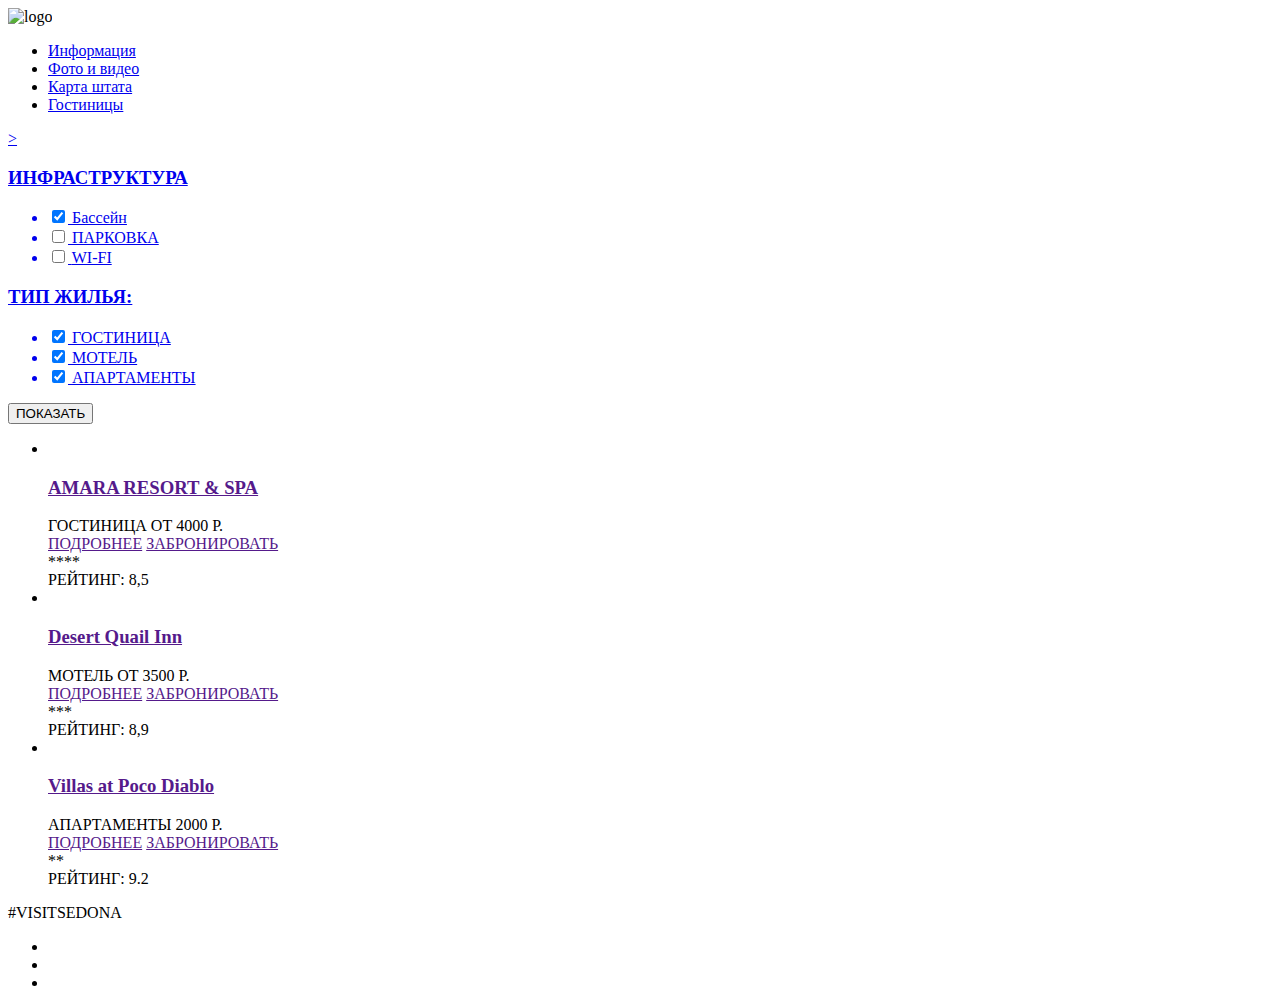
==== hotels.html @ 1eb84226 "правки по разметке" ====
<!DOCTYPE html>
<html lang="ru">
  <head>
    <meta charset="utf-8">
    <title>HTML Academy: Седона</title>
  </head>
  <body>
    <div class="wrapper">
      <header class="main-header">
          <img src="" alt="logo">  
          <nav class="main-navigation">
              <ul class="site-navigtion">
                <li><a href="info.html">Информация</a></li>
                <li><a href="multi.html">Фото и видео</a></li>
                <li><a href="maps.html">Карта штата</a></li>
                <li><a href="hotels.html">Гостиницы</li>
              </ul>
          </nav>>
      </header>
      <div class="content">
        <form class="filter">
          <div class="filter-left">
            <div class="infrastructure">
              <h3 class="infrastructure-title">ИНФРАСТРУКТУРА</h3>
              <ul class="infrastructure-list">
                <li class="infrastructure-item">
                  <input class="form-checkbox" type="checkbox" id="pool" checked >
                  <label for="pool" class="form-label">Бассейн</label>
                </li>
                <li class="infrastructure-item">
                  <input class="form-checkbox" type="checkbox" id="parking">
                  <label class="form-label" for="parking">ПАРКОВКА</label>
                </li>
                <li class="infrastructure-item">
                  <input class="form-checkbox" type="checkbox" id="wifi">
                  <label class="form-label" for="wifi">WI-FI</label>
                </li>
              </ul>
            </div>
            <div class="type-of-housing">
              <h3 class="type-of-housing-title">ТИП ЖИЛЬЯ:</h3>
              <ul class="type-of-housing-list">
                <li class="type-of-housing-item">
                  <input class="form-checkbox" type="checkbox" id="hotel" checked>
                  <label class="form-label" for="hotel">ГОСТИНИЦА</label>
                </li>
                <li class="type-of-housing-item">
                  <input class="form-checkbox" type="checkbox" id="motel" checked>
                  <label class="form-label" for="motel">МОТЕЛЬ</label>
                </li>
                <li class="type-of-housing-item">
                  <input class="form-checkbox"type="checkbox" id="appartments" checked>
                  <label class="form-label" for="appartments">АПАРТАМЕНТЫ</label>
                </li>
              </ul>
            </div>
          </div>
          <div class="filter-right">
            <button class=" filter-btn" type="submit">ПОКАЗАТЬ</button>
          </div>
        </form>
        <ul class="hotels">
          <li class="hotel">
            <div class="hotel-image">
              <img src="" alt="">
            </div>
            <div class="hotel-content">
              <h3 class="hotel-content-name">
                <a href="">AMARA RESORT & SPA</a>
              </h3>
              <div class="hotel-content-middle">
                <span class="hotel-content-type">ГОСТИНИЦА</span>
                <span class="hotel-content-price">ОТ 4000 Р.</span>
              </div>
              <div class="hotel-content-btns">
                <a href="" class="hotel-content-btn">ПОДРОБНЕЕ</a>
                <a href="" class="hotel-content-btn">ЗАБРОНИРОВАТЬ</a>
              </div>
            </div>
            <div class="hotel-right">
              <div class="hotel-stars">****</div>
              <div class="hotel-rating">РЕЙТИНГ: <span>8,5</span></div>
            </div>
          </li>
          <li class="hotel">
            <div class="hotel-image">
              <img src="" alt="">
            </div>
            <div class="hotel-content">
              <h3 class="hotel-content-name">
                <a href="">Desert Quail Inn</a>
              </h3>
              <div class="hotel-content-middle">
                <span class="hotel-content-type">МОТЕЛЬ</span>
                <span class="hotel-content-price">ОТ 3500 Р.</span>
              </div>
                <div class="hotel-content-btns">
                  <a href="" class="hotel-content-btn">ПОДРОБНЕЕ</a>
                  <a href="" class="hotel-content-btn">ЗАБРОНИРОВАТЬ</a>
                </div>
            </div>
            <div class="hotel-right">
              <div class="hotel-stars">***</div>
              <div class="hotel-rating">РЕЙТИНГ: <span>8,9</span></div>
            </div>
          </li>
          <li class="hotel">
            <div class="hotel-image">
              <img src="" alt="">
            </div>
            <div class="hotel-content">
              <h3 class="hotel-content-name">
                <a href="">Villas at Poco Diablo</a>
              </h3>
              <div class="hotel-content-middle">
                <span class="hotel-content-type">АПАРТАМЕНТЫ</span>
                <span class="hotel-content-price">2000 Р.</span>
              </div>
              <div class="hotel-content-btns">
                <a href="" class="hotel-content-btn">ПОДРОБНЕЕ</a>
                <a href="" class="hotel-content-btn">ЗАБРОНИРОВАТЬ</a>
              </div>
            </div>
            <div class="hotel-right">
              <div class="hotel-stars">**</div>
              <div class="hotel-rating">РЕЙТИНГ: <span>9.2</span></div>
            </div>
          </li>
        </ul>
      </div>
      <footer class="main-footer">
        <div class="footer-hashtag">#VISITSEDONA</div>
         <ul class="footer-social">
           <li class="footer-social-item">
             <a href="" class="footer-social-link tw"></a>
           </li>
           <li class="footer-social-item">
             <a href="" class="footer-social-link fb"></a>
           </li>
           <li class="footer-social-item">
             <a href="" class="footer-social-link yt"></a>
           </li>
         </ul>
         <a  href="https://htmlacademy.ru/intensive/htmlcss" class="web-site"></a>
       </footer>
      </div>
  </body>
</html>
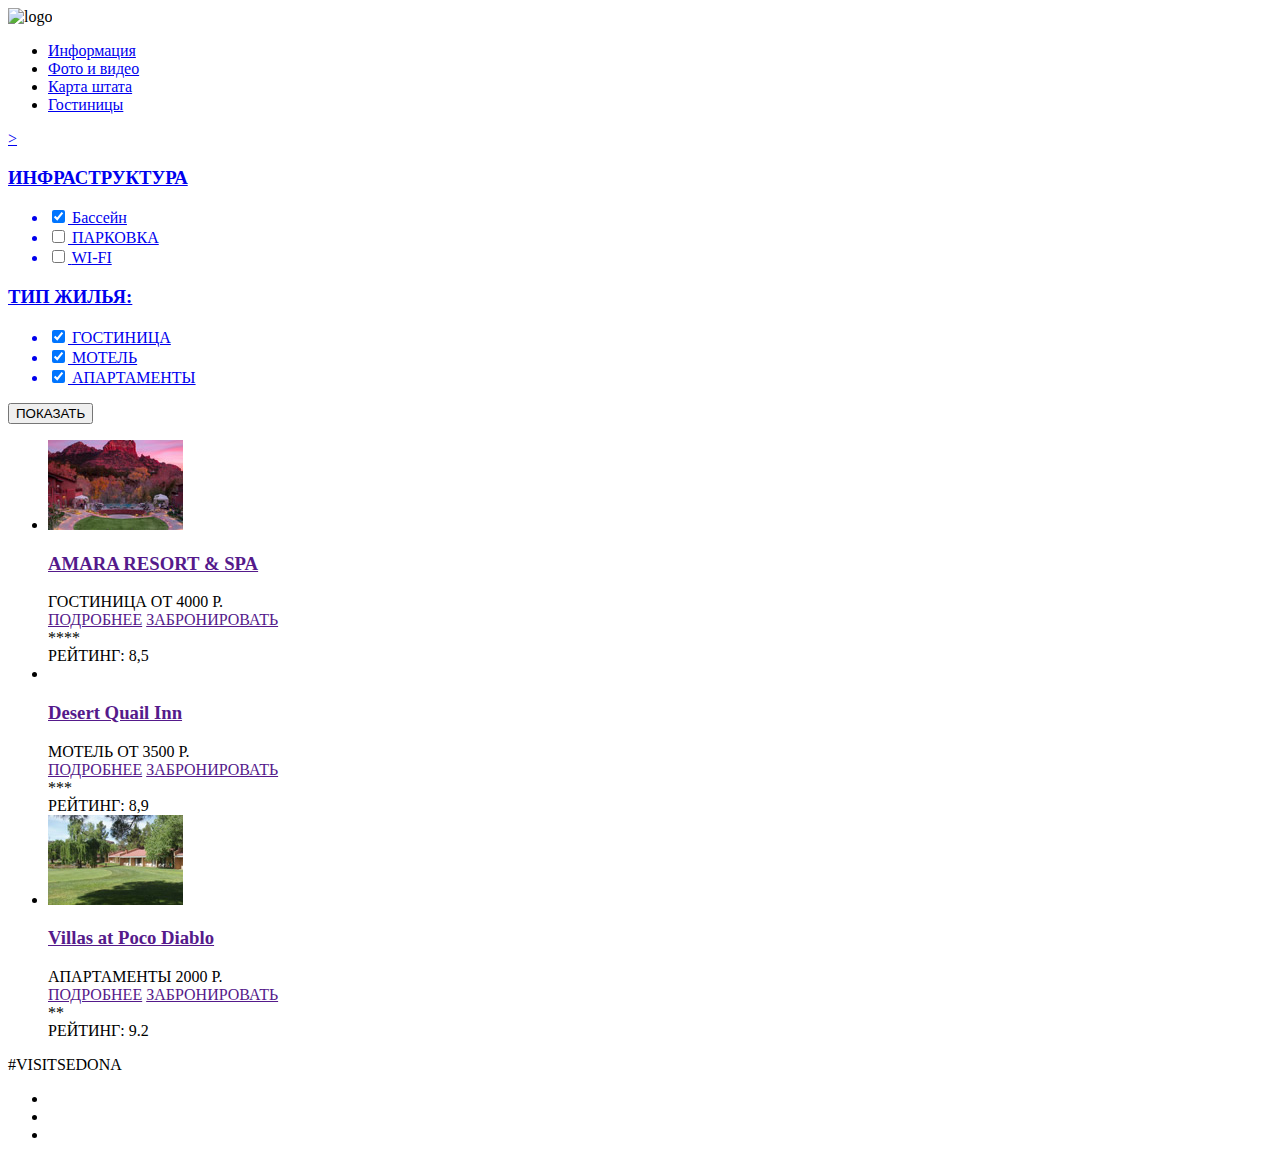
==== commit 240152eb: "добавила в разметку картинки" ====
--- a/hotels.html
+++ b/hotels.html
@@ -7,7 +7,7 @@
   <body>
     <div class="wrapper">
       <header class="main-header">
-          <img src="" alt="logo">  
+          <img src="img/header-logo.png" alt="logo">  
           <nav class="main-navigation">
               <ul class="site-navigtion">
                 <li><a href="info.html">Информация</a></li>
@@ -62,7 +62,7 @@
         <ul class="hotels">
           <li class="hotel">
             <div class="hotel-image">
-              <img src="" alt="">
+              <img src="img/amara-hotel.jpg" alt="">
             </div>
             <div class="hotel-content">
               <h3 class="hotel-content-name">
@@ -84,7 +84,7 @@
           </li>
           <li class="hotel">
             <div class="hotel-image">
-              <img src="" alt="">
+              <img src="desert-hotel.jpg" alt="">
             </div>
             <div class="hotel-content">
               <h3 class="hotel-content-name">
@@ -106,7 +106,7 @@
           </li>
           <li class="hotel">
             <div class="hotel-image">
-              <img src="" alt="">
+              <img src="img/villas-hotel.jpg" alt="">
             </div>
             <div class="hotel-content">
               <h3 class="hotel-content-name">
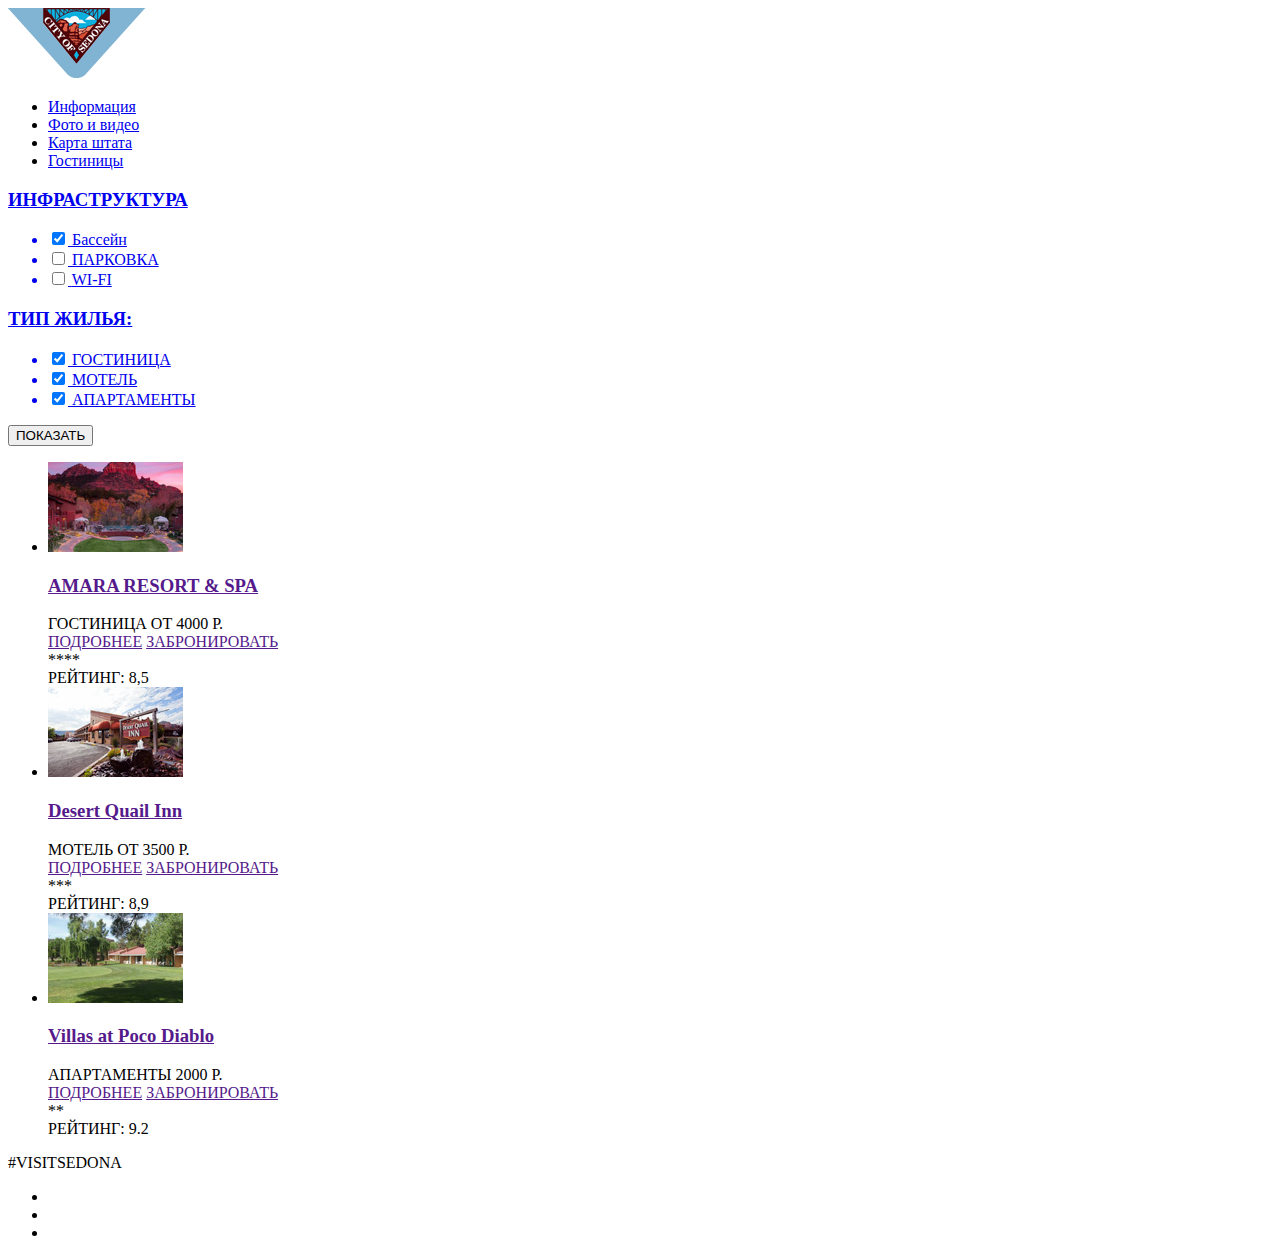
==== commit a6eac237: "сделала правки в разметке" ====
--- a/hotels.html
+++ b/hotels.html
@@ -7,7 +7,9 @@
   <body>
     <div class="wrapper">
       <header class="main-header">
-          <img src="img/header-logo.png" alt="logo">  
+        <a href="index.html">
+          <img src="img/logo-icon.png" alt="logo">
+        </a>  
           <nav class="main-navigation">
               <ul class="site-navigtion">
                 <li><a href="info.html">Информация</a></li>
@@ -15,7 +17,7 @@
                 <li><a href="maps.html">Карта штата</a></li>
                 <li><a href="hotels.html">Гостиницы</li>
               </ul>
-          </nav>>
+          </nav>
       </header>
       <div class="content">
         <form class="filter">
@@ -84,7 +86,7 @@
           </li>
           <li class="hotel">
             <div class="hotel-image">
-              <img src="desert-hotel.jpg" alt="">
+              <img src="img/desert-hotel.jpg" alt="">
             </div>
             <div class="hotel-content">
               <h3 class="hotel-content-name">
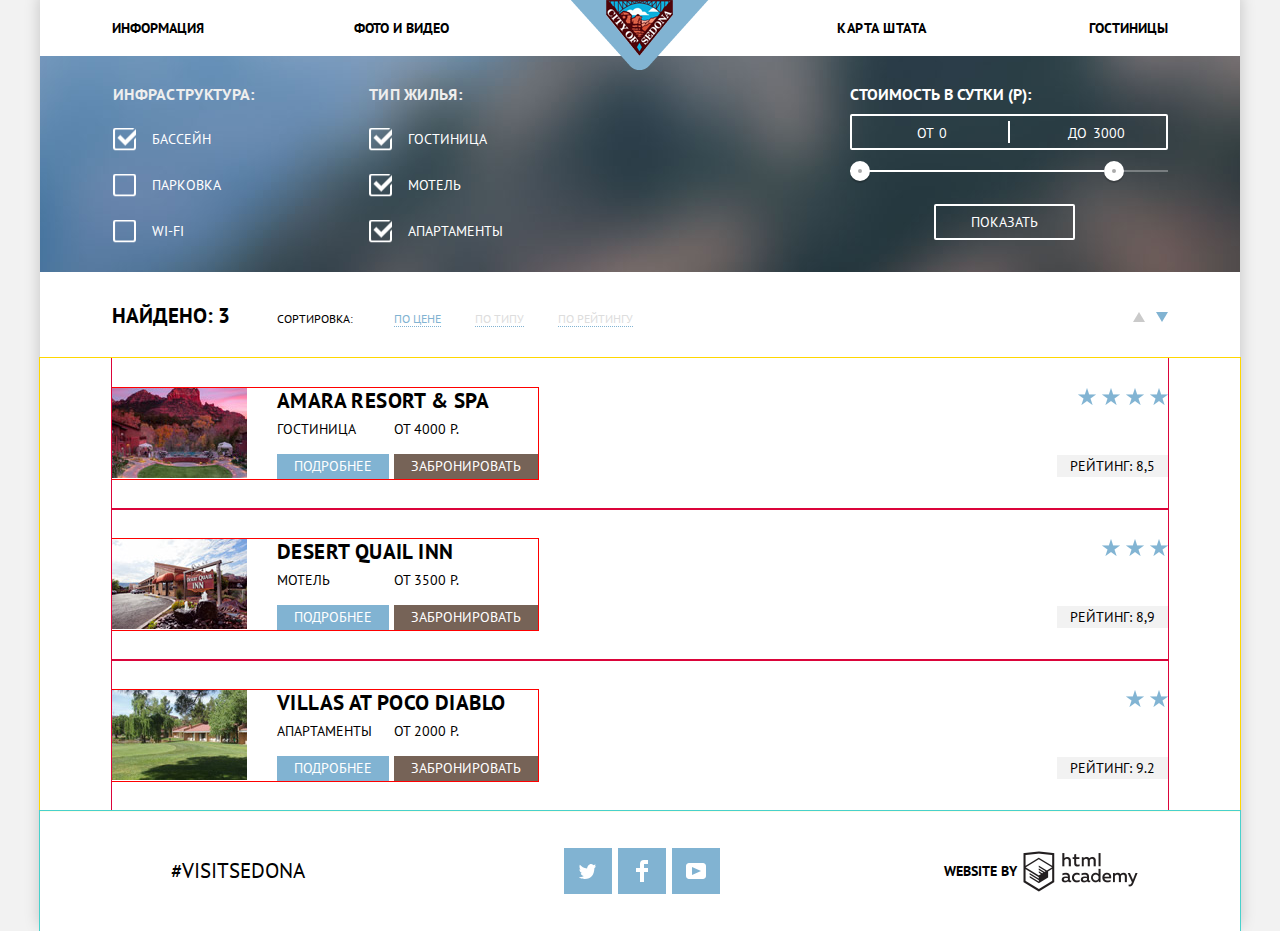
==== commit f8583791: "статичная вертска закончена" ====
--- a/hotels.html
+++ b/hotels.html
@@ -3,38 +3,49 @@
   <head>
     <meta charset="utf-8">
     <title>HTML Academy: Седона</title>
+    <link href="https://fonts.googleapis.com/css?family=PT+Sans:400,400i,700,700i&amp;subset=cyrillic-ext" rel="stylesheet">
+    <link href="css/normalize.css" rel="stylesheet">
+    <link href="css/style.css" rel="stylesheet">
   </head>
   <body>
     <div class="wrapper">
       <header class="main-header">
         <a href="index.html">
-          <img src="img/logo-icon.png" alt="logo">
+          <img class="header-logo" src="img/logo-icon.png" alt="logo">
         </a>  
-          <nav class="main-navigation">
-              <ul class="site-navigtion">
-                <li><a href="info.html">Информация</a></li>
-                <li><a href="multi.html">Фото и видео</a></li>
-                <li><a href="maps.html">Карта штата</a></li>
-                <li><a href="hotels.html">Гостиницы</li>
-              </ul>
-          </nav>
+        <nav class="main-navigation">
+          <ul class="main-navigation-list">
+            <li class="main-navigation-item">
+              <a class="main-navigation-link" href="info.html">Информация</a>
+            </li>
+            <li class="main-navigation-item">
+              <a class="main-navigation-link" href="multi.html">Фото и видео</a>
+            </li>
+            <li class="main-navigation-item">
+              <a class="main-navigation-link" href="maps.html">Карта штата</a>
+            </li>
+            <li class="main-navigation-item">
+              <a class="main-navigation-link" href="hotels.html">Гостиницы</a>
+            </li>
+          </ul>
+        </nav>
       </header>
       <div class="content">
         <form class="filter">
           <div class="filter-left">
             <div class="infrastructure">
-              <h3 class="infrastructure-title">ИНФРАСТРУКТУРА</h3>
+              <h3 class="infrastructure-title">ИНФРАСТРУКТУРА:</h3>
               <ul class="infrastructure-list">
                 <li class="infrastructure-item">
-                  <input class="form-checkbox" type="checkbox" id="pool" checked >
-                  <label for="pool" class="form-label">Бассейн</label>
+                  <input class="form-checkbox" id="pool" type="checkbox" checked>
+                  <label class="form-label" for="pool">Бассейн</label>
                 </li>
                 <li class="infrastructure-item">
-                  <input class="form-checkbox" type="checkbox" id="parking">
+                  <input class="form-checkbox" id="parking" type="checkbox">
                   <label class="form-label" for="parking">ПАРКОВКА</label>
                 </li>
                 <li class="infrastructure-item">
-                  <input class="form-checkbox" type="checkbox" id="wifi">
+                  <input class="form-checkbox" id="wifi" type="checkbox">
                   <label class="form-label" for="wifi">WI-FI</label>
                 </li>
               </ul>
@@ -43,108 +54,171 @@
               <h3 class="type-of-housing-title">ТИП ЖИЛЬЯ:</h3>
               <ul class="type-of-housing-list">
                 <li class="type-of-housing-item">
-                  <input class="form-checkbox" type="checkbox" id="hotel" checked>
+                  <input class="form-checkbox" id="hotel" type="checkbox" checked>
                   <label class="form-label" for="hotel">ГОСТИНИЦА</label>
                 </li>
                 <li class="type-of-housing-item">
-                  <input class="form-checkbox" type="checkbox" id="motel" checked>
+                  <input class="form-checkbox" id="motel" type="checkbox" checked>
                   <label class="form-label" for="motel">МОТЕЛЬ</label>
                 </li>
                 <li class="type-of-housing-item">
-                  <input class="form-checkbox"type="checkbox" id="appartments" checked>
+                  <input class="form-checkbox" id="appartments" type="checkbox" checked>
                   <label class="form-label" for="appartments">АПАРТАМЕНТЫ</label>
                 </li>
               </ul>
             </div>
           </div>
           <div class="filter-right">
-            <button class=" filter-btn" type="submit">ПОКАЗАТЬ</button>
+              <div class="filter-range">
+                  <div class="filter-range-title">Стоимость в сутки (р):</div>
+                  <div class="price-controls">
+                    <label class="min-price">от <input name="min-price" type="text" value="0"></label>
+                    <label class="max-price">до <input name="max-price" type="text" value="3000"></label>
+                  </div>
+                  <div class="range-controls">
+                    <div class="scale">
+                      <div class="bar"></div>
+                    </div>
+                    <div class="range-toggle range-toggle-min"></div>
+                    <div class="range-toggle range-toggle-max"></div>
+                  </div>
+            <button class="filter-btn" type="submit">ПОКАЗАТЬ</button>
+          </div>
           </div>
         </form>
+        <div class="sortable">
+          <div class="sortable-left">
+            <p class="sortable-count">Найдено: 3</p>
+            <h4 class="sortable-title">СОРТИРОВКА:</h4>
+            <ul class="sortable-list">
+              <li class="sortable-item">
+                <a class="sortable-link sortable-link-active" href>ПО ЦЕНЕ</a>
+              </li>
+              <li class="sortable-item">
+                  <a class="sortable-link " href>ПО ТИПУ</a>
+              </li>
+              <li class="sortable-item">
+                  <a class="sortable-link" href>ПО РЕЙТИНГУ</a>
+              </li>
+            </ul>
+          </div>
+          <div class="sortable-right">
+            <a class="sortable-up" href="#"></a>
+            <a class="sortable-down active" href="#"></a>
+          </div>
+        </div>
         <ul class="hotels">
+
           <li class="hotel">
+            <div class="hotel-left">
             <div class="hotel-image">
-              <img src="img/amara-hotel.jpg" alt="">
+              <img src="img/amara-hotel.jpg" alt="Amara Resort & Spa">
             </div>
             <div class="hotel-content">
               <h3 class="hotel-content-name">
-                <a href="">AMARA RESORT & SPA</a>
+                <a href>Amara Resort & Spa</a>
               </h3>
               <div class="hotel-content-middle">
                 <span class="hotel-content-type">ГОСТИНИЦА</span>
                 <span class="hotel-content-price">ОТ 4000 Р.</span>
               </div>
               <div class="hotel-content-btns">
-                <a href="" class="hotel-content-btn">ПОДРОБНЕЕ</a>
-                <a href="" class="hotel-content-btn">ЗАБРОНИРОВАТЬ</a>
-              </div>
-            </div>
+                <a class="hotel-more-btn" href>ПОДРОБНЕЕ</a>
+                <a class="hotel-order-btn" href>ЗАБРОНИРОВАТЬ</a>
+              </div>
+            </div>
+          </div>
             <div class="hotel-right">
-              <div class="hotel-stars">****</div>
+              <div class="hotel-stars">
+                <img src="img/star.svg" alt="star">
+                <img src="img/star.svg" alt="star">
+                <img src="img/star.svg" alt="star">
+                <img src="img/star.svg" alt="star">
+              </div>
               <div class="hotel-rating">РЕЙТИНГ: <span>8,5</span></div>
             </div>
           </li>
+          
           <li class="hotel">
-            <div class="hotel-image">
-              <img src="img/desert-hotel.jpg" alt="">
+            <div class="hotel-left">
+              <div class="hotel-image">
+              <img src="img/desert-hotel.jpg" alt="Desert Quail Inn">
             </div>
             <div class="hotel-content">
               <h3 class="hotel-content-name">
-                <a href="">Desert Quail Inn</a>
+                <a href>Desert Quail Inn</a>
               </h3>
               <div class="hotel-content-middle">
                 <span class="hotel-content-type">МОТЕЛЬ</span>
                 <span class="hotel-content-price">ОТ 3500 Р.</span>
               </div>
+              <div class="hotel-content-btns">
+                  <a class="hotel-more-btn" href>ПОДРОБНЕЕ</a>
+                  <a class="hotel-order-btn" href>ЗАБРОНИРОВАТЬ</a>
+                </div>
+              </div>
+            </div>
+            <div class="hotel-right">
+              <div class="hotel-stars">
+                  <img src="img/star.svg" alt="star">
+                  <img src="img/star.svg" alt="star">
+                  <img src="img/star.svg" alt="star">
+              </div>
+              <div class="hotel-rating">РЕЙТИНГ: <span>8,9</span></div>
+            </div>
+          </li>
+          <li class="hotel">
+            <div class="hotel-left">
+                <div class="hotel-image">
+                    <img src="img/villas-hotel.jpg" alt="Villas at Poco Diablo">
+                </div>
+                <div class="hotel-content">
+                  <h3 class="hotel-content-name">
+                    <a href>Villas at Poco Diablo</a>
+                  </h3>
+                <div class="hotel-content-middle">
+                  <span class="hotel-content-type">АПАРТАМЕНТЫ</span>
+                  <span class="hotel-content-price">ОТ 2000 Р.</span>
+                </div>
                 <div class="hotel-content-btns">
-                  <a href="" class="hotel-content-btn">ПОДРОБНЕЕ</a>
-                  <a href="" class="hotel-content-btn">ЗАБРОНИРОВАТЬ</a>
-                </div>
-            </div>
+                  <a class="hotel-more-btn" href>ПОДРОБНЕЕ</a>
+                  <a class="hotel-order-btn" href>ЗАБРОНИРОВАТЬ</a>
+                </div>
+              </div>
+            </div>
+            
+            
             <div class="hotel-right">
-              <div class="hotel-stars">***</div>
-              <div class="hotel-rating">РЕЙТИНГ: <span>8,9</span></div>
-            </div>
-          </li>
-          <li class="hotel">
-            <div class="hotel-image">
-              <img src="img/villas-hotel.jpg" alt="">
-            </div>
-            <div class="hotel-content">
-              <h3 class="hotel-content-name">
-                <a href="">Villas at Poco Diablo</a>
-              </h3>
-              <div class="hotel-content-middle">
-                <span class="hotel-content-type">АПАРТАМЕНТЫ</span>
-                <span class="hotel-content-price">2000 Р.</span>
-              </div>
-              <div class="hotel-content-btns">
-                <a href="" class="hotel-content-btn">ПОДРОБНЕЕ</a>
-                <a href="" class="hotel-content-btn">ЗАБРОНИРОВАТЬ</a>
-              </div>
-            </div>
-            <div class="hotel-right">
-              <div class="hotel-stars">**</div>
+              <div class="hotel-stars">
+                  <img src="img/star.svg" alt="star">
+                  <img src="img/star.svg" alt="star">
+              </div>
               <div class="hotel-rating">РЕЙТИНГ: <span>9.2</span></div>
             </div>
           </li>
         </ul>
       </div>
-      <footer class="main-footer">
+      <footer class="main-footer second-footer">
         <div class="footer-hashtag">#VISITSEDONA</div>
-         <ul class="footer-social">
-           <li class="footer-social-item">
-             <a href="" class="footer-social-link tw"></a>
-           </li>
-           <li class="footer-social-item">
-             <a href="" class="footer-social-link fb"></a>
-           </li>
-           <li class="footer-social-item">
-             <a href="" class="footer-social-link yt"></a>
-           </li>
-         </ul>
-         <a  href="https://htmlacademy.ru/intensive/htmlcss" class="web-site"></a>
-       </footer>
+        <ul class="footer-social">
+          <li class="footer-social-item">
+            <a class="footer-social-link tw" href="#"></a>
+          </li>
+          <li class="footer-social-item">
+            <a class="footer-social-link fb" href="#"></a>
+          </li>
+          <li class="footer-social-item">
+            <a class="footer-social-link yt" href="#"></a>
+          </li>
+        </ul>
+        <a class="htmlacademy" href="https://htmlacademy.ru/intensive/htmlcss"> 
+          <span class="web-site-text">WEBSITE by</span> 
+          <img class="web-site-img" src="img/logo_name.png" alt="htmlacademy.ru">
+        </a>
+      </footer>
       </div>
   </body>
 </html>
+
+
+
--- a/css/style.css
+++ b/css/style.css
@@ -0,0 +1,1313 @@
+body
+{
+    font-family: 'PT Sans', Arial, sans-serif;
+    font-size: 14px;
+    font-weight: normal;
+
+    margin: 0;
+    padding: 0;
+
+    background-color: #f2f2f2;
+}
+
+.wrapper
+{
+    width: 1200px;
+    margin-right: auto;
+    margin-left: auto;
+
+    background-color: #fff;
+    box-shadow: 0 -5px 15px rgba(0, 0, 0, .2);
+}
+
+
+/* header */
+.main-header
+{
+    position: relative;
+}
+
+.header-logo
+{
+    position: absolute;
+    z-index: 1;
+    top: 0;
+    left: 50%;
+
+    transform: translateX(-50%);
+}
+
+.main-navigation
+{
+    font-size: 21px;
+    font-weight: 26px;
+    cursor: pointer;
+    color: black;
+    background-color: #fff;
+}
+
+.main-navigation-list
+{
+    display: flex;
+
+    margin: 0;
+    padding-top: 14px;
+    padding-right: 6%;
+    padding-bottom: 15px;
+    padding-left: 6%;
+
+    list-style-type: none;
+
+    justify-content: space-between;
+}
+
+
+
+.main-navigation-item:nth-child(2)
+{
+    position: relative;
+    left: -84px;
+}
+
+.main-navigation-item:nth-child(3)
+{
+    position: relative;
+    left: 71px;
+
+    letter-spacing: .50px;
+}
+
+.main-navigation-link
+{
+    font-size: 14px;
+    line-height: 26px;
+    font-weight: bold;
+
+    text-decoration: none;
+    text-transform: uppercase;
+    
+    color: #000;
+}
+
+/* header ends */
+
+/* content starts */
+
+
+
+.welcome
+{
+    position: relative;
+
+    height: 432px;
+    padding-top: 75px;
+
+    text-align: center;
+
+    background-image: url(../img/background-photo.jpg);
+    background-repeat: no-repeat;
+    background-position-y: -57px;
+}
+
+.welcome::after
+{
+    position: absolute;
+    right: 0;
+    bottom: 0;
+    left: 0;
+
+    height: 57px;
+
+    content: '';
+
+    background-image: url(../img/corner.png);
+    background-repeat: no-repeat;
+}
+
+
+.intro
+{
+    padding-top: 64px;
+    padding-bottom: 51px;
+
+    text-align: center;
+}
+
+.intro-title
+{
+    font-size: 21px;
+
+    margin-top: 0;
+    margin-bottom: 29px;
+
+    text-transform: uppercase;
+}
+
+.intro-description
+{
+    font-size: 14px;
+    line-height: 26px;
+
+    margin-top: 0;
+    margin-bottom: 0;
+
+    text-transform: uppercase;
+}
+
+.nature
+{
+    display: flex;
+
+    min-height: 256px;
+
+    outline: 1px solid red;
+
+    justify-content: space-between;
+}
+
+.nature-image
+{
+    position: relative;
+
+    overflow: hidden;
+
+    width: 800px;
+    height: 256px;
+}
+
+.nature-image img
+{
+    position: absolute;
+    top: 50%;
+    right: 0;
+    left: 0;
+
+    display: block;
+
+    width: 100%;
+
+    transform: translateY(-52%);
+}
+
+.nature-content
+{
+    width: 400px;
+    padding-top: 46px;
+
+    text-align: center;
+    text-transform: uppercase;
+
+    color: #fff;
+    background-color: #81b3d2;
+}
+
+.nature-title
+{
+    font-size: 21px;
+    font-weight: bold;
+    line-height: 22px;
+
+    margin-top: 0;
+    margin-bottom: 25px;
+    padding: 0 100px;
+
+    letter-spacing: .1px;
+}
+
+.nature-symbol
+{
+    font-size: 14px;
+
+    margin-top: 0;
+    margin-right: 171px;
+    margin-bottom: 23px;
+    margin-left: 171px;
+}
+
+.nature-description
+{
+    font-size: 14px;
+    line-height: 21px;
+
+    margin-top: 0;
+    margin-bottom: 0;
+    padding: 0 60px;
+}
+
+.nature-second .nature-description
+{
+    padding: 0 40px;
+}
+
+.services
+{
+    display: flex;
+
+    margin: 0;
+    padding-top: 59px;
+    padding-right: 63px;
+    padding-bottom: 80px;
+    padding-left: 72px;
+
+    outline: 1px solid red;
+    background-color: #fff;
+
+    justify-content: space-between;
+}
+
+.services-second
+{
+    padding-top: 46px;
+    padding-bottom: 62px;
+
+    outline: 1px solid silver;
+    background-color: #eee;
+}
+
+.services-second .services-title
+{
+    padding: 0 64px;
+}
+
+.services-title-second
+{
+    position: relative;
+    left: 6px;
+
+    letter-spacing: .1px;
+}
+
+.services-second .services-symbol
+{
+    font-size: 14px;
+    line-height: 21px;
+
+    margin-top: 0;
+    margin-bottom: 21px;
+
+    color: #333;
+}
+
+.services-second .services-text
+{
+    padding: 0 10px;
+}
+
+.servises-text-second
+{
+    position: relative;
+    left: 5px;
+
+    letter-spacing: .1px;
+}
+
+.servises-text-third
+{
+    padding: 0 4px;
+}
+
+.services-item
+{
+    width: 286px;
+
+    text-align: center;
+    text-transform: uppercase;
+
+    outline: 1px solid green;
+}
+
+.services-item:first-child
+{
+    width: 255px;
+}
+
+.services-item:nth-child(2)
+{
+    width: 293px;
+}
+
+.services-item:nth-child(3)
+{
+    width: 276px;
+}
+
+.services-img
+{
+    display: block;
+
+    margin-right: auto;
+    margin-bottom: 30px;
+    margin-left: auto;
+}
+
+.services-title
+{
+    font-size: 21px;
+    line-height: 21px;
+
+    margin-top: 0;
+    margin-bottom: 23px;
+
+    color: #000;
+}
+
+.sevises-title-food
+{
+    width: 40px;
+    padding: 0 133px;;
+}
+
+.services-text
+{
+    font-size: 14px;
+    line-height: 21px;
+
+    margin-top: 0;
+    margin-bottom: 0;
+
+    color: #333;
+}
+
+
+
+.interested
+{
+    position: relative;
+
+    padding-top: 50px;
+
+    outline: 1px solid orange;
+}
+
+.interested-title
+{
+    font-size: 30px;
+    font-weight: bold;
+    line-height: 36px;
+
+    margin-top: 0;
+    margin-bottom: 22px;
+
+    text-align: center;
+    letter-spacing: .2px;
+    text-transform: uppercase;
+}
+
+.interested-text
+{
+    font-size: 14px;
+    line-height: 24px;
+
+    margin-top: 0;
+    margin-bottom: 46px;
+
+    text-align: center;
+    text-transform: uppercase;
+
+    color: #333;
+}
+
+.interested-btn
+{
+    font-size: 21px;
+    font-weight: bold;
+
+    display: block;
+
+    width: 568px;
+    height: 86px;
+    margin-right: auto;
+    margin-left: auto;
+
+    text-transform: uppercase;
+
+    color: #fff;
+    border: none;
+    background-color: #766357;
+}
+
+.interested-form
+{
+    position: absolute;
+    z-index: 9;
+    top: 100%;
+    left: 50%;
+
+    box-sizing: border-box;
+    width: 568px;
+    padding: 55px;/* for time*/
+
+    transform: translateX(-50%);
+
+    background-color: #fff;;
+}
+.form-row {
+    display: flex;
+    align-items: center;
+    padding: 0;
+    border: none;
+    margin: 0;
+    margin-bottom: 29px;
+    position: relative;
+
+}
+
+
+.form-row-label {
+
+    font-size: 14px;
+    line-height: 26px;
+    font-weight: bold;
+    color: #000;
+    text-transform: uppercase;
+    border: none;
+    width: 112px;
+    
+}
+
+.form-row-field {
+    height: 38px;
+    width:  346px;
+    background-color: #f2f2f2;
+    padding-left: 13px;
+    border: none;
+    font-size: 14px;
+    line-height: 26px;
+    color: #000;
+}
+
+.form-row-btn {
+    width: 39px;
+    height: 38px;
+    right: 0px;
+    top: 0px;
+    position: absolute;
+    background-color:  #f2f2f2;
+    background-image: url(../img/icon/calendar.svg);
+    background-repeat: no-repeat;
+    background-position: center;
+    border: none;
+    
+}
+
+.adult {
+    display: flex;
+    align-items: center;
+    margin-right: 53px;
+    
+}
+
+.adult-label {
+    width:  109px;
+    font-size: 14px;
+    line-height: 26px;
+    color: #000;
+    text-transform: uppercase;
+}
+
+.adult-counter {}
+
+.form-counter {
+    font-size: 0;
+    display: flex;
+    align-items: stretch;
+
+
+}
+
+.form-counter-minus {
+    height: 38px;
+    width: 38px;
+    background-color: #f2f2f2;
+    border: none;
+    padding: 0;
+    background-image: url(../img/icon/icon-minus.png);
+    background-repeat: no-repeat;
+    background-position: center;
+}
+
+.form-counter-field {
+    width: 40px;
+    height: 38px;
+    background-color: #f2f2f2;
+    border: none;
+    box-sizing: border-box;
+    padding: 0;
+    font-size: 14px;
+    line-height: 26px;
+    text-align: center;
+}
+
+.form-counter-plus {
+    height: 38px;
+    width: 38px;
+    background-color: #f2f2f2;
+    border: none;
+    padding: 0;
+    background-image: url(../img/icon/icon-plus.png);
+    background-repeat: no-repeat;
+    background-position: center;
+}
+
+.children {
+    display: flex;
+    align-items: center;
+    
+}
+
+.children-label {
+    width: 64px;
+    text-transform: uppercase;
+    font-size: 14px;
+    line-height: 26px;
+    color: #000;
+
+}
+
+.children-counter {
+
+}
+
+.form-submit{
+    background-color:  #81b3d2;
+    font-size: 21px;
+    line-height: 26px;
+    text-align: center;
+    text-transform: uppercase;
+    width: 100%;
+    height: 58px;
+    color: #fff;
+    margin-top: 26px;
+    border: none;
+
+}
+
+
+.filter
+{
+    display: flex;
+
+    padding: 0 73px 5px;
+
+    background-image: url(../img/filter-bg.jpg);
+    background-repeat: no-repeat;
+    background-position: center;
+}
+
+.filter-left
+{
+    display: flex;
+
+    width: 50%;
+    padding-top: 28px;
+}
+
+.infrastructure
+{
+    width: 240px;
+}
+
+.infrastructure-title
+{
+    font-size: 16px;
+    font-weight: bold;
+    line-height: 21px;
+
+    margin-top: 0;
+    margin-bottom: 24px;
+
+    letter-spacing: .3px;
+    text-transform: uppercase;
+
+    color: #eee;
+}
+
+.infrastructure-list
+{
+    margin-top: 0;
+    margin-bottom: 0;
+    padding-left: 0;
+
+    list-style: none;
+}
+
+.infrastructure-item
+{
+    font-size: 14px;
+    line-height: 21px;
+
+    margin-bottom: 25px;
+
+    text-transform: uppercase;
+
+    color: white;
+}
+
+.infrastructure-item:last-child
+{
+    margin-bottom: 0;
+}
+
+.form-checkbox
+{
+    display: none;
+}
+
+.form-checkbox:checked + .form-label::before
+{
+    background-image: url(../img/checkbox-on.svg);
+}
+
+.form-label
+{
+    position: relative;
+
+    padding-left: 39px;
+
+    cursor: pointer;
+}
+
+.form-label::before
+{
+    position: absolute;
+    top: 50%;
+    left: 0;
+
+    width: 23px;
+    height: 23px;
+
+    content: '';
+    transform: translateY(-50%);
+
+    background-image: url(../img/checkbox-off.svg);
+    background-repeat: no-repeat;
+}
+
+.type-of-housing
+{
+    width: 240px;
+    margin-left: 16px;
+}
+
+.type-of-housing-title
+{
+    font-size: 16px;
+    font-weight: bold;
+    line-height: 21px;
+
+    margin-top: 0;
+    margin-bottom: 24px;
+
+    letter-spacing: .3px;
+    text-transform: uppercase;
+
+    color: #eee;
+}
+
+.type-of-housing-list
+{
+    margin-top: 0;
+    margin-bottom: 0;
+    padding-left: 0;
+
+    list-style: none;
+}
+
+.type-of-housing-item
+{
+    font-size: 14px;
+    line-height: 21px;
+
+    margin-bottom: 25px;
+
+    text-transform: uppercase;
+
+    color: white;
+}
+
+.filter-right
+{
+    width: 50%;
+}
+
+.filter-range
+{
+    width: 318px;
+    margin-top: 28px;
+    margin-left: 210px;
+
+    text-transform: uppercase;
+
+    color: #fff;
+}
+
+.filter-range-title
+{
+    font-size: 16px;
+    font-weight: 600;
+    line-height: 21px;
+
+    margin-bottom: 9px;
+}
+
+.price-controls
+{
+    font-size: 0;
+
+    position: relative;
+
+    height: 32px;
+    margin-bottom: 20px;
+
+    border: 2px solid #fff;
+    border-radius: 2px;
+}
+
+.price-controls::after
+{
+    position: absolute;
+    top: 50%;
+    left: 50%;
+
+    width: 2px;
+    height: 22px;
+
+    content: '';
+    transform: translate(-50%, -50%);
+
+    background: #fff;
+}
+
+.price-controls label
+{
+    font-size: 14px;
+    line-height: 32px;
+
+    display: inline-block;
+
+    cursor: pointer;
+    vertical-align: top;
+}
+
+.price-controls .min-price,
+.price-controls .max-price
+{
+    width: 90px;
+    padding-left: 65px;
+}
+
+.price-controls .max-price
+{
+    padding-left: 61px;
+}
+
+.price-controls input
+{
+    font: inherit;
+
+    width: 50px;
+    margin: 0;
+
+    color: inherit;
+    border: none;
+    background: none;
+}
+
+.range-controls
+{
+    position: relative;
+
+    margin-bottom: 32px;
+}
+
+.range-controls .scale
+{
+    height: 2px;
+
+    background: rgba(255, 255, 255, .3);
+}
+
+.range-controls .bar
+{
+    width: 80%;
+    height: 2px;
+
+    background: #fff;
+}
+
+.range-toggle
+{
+    position: absolute;
+    top: -9px;
+
+    width: 4px;
+    height: 4px;
+
+    cursor: pointer;
+
+    border: 8px solid #fff;
+    border-radius: 50%;
+    background: #ababab;
+    box-shadow: 0 2px 1px 0 rgba(0, 1, 1, .2);
+}
+
+.range-toggle:hover
+{
+    background: #1c4f80;
+}
+
+.range-toggle-min
+{
+    left: 0;
+}
+
+.range-toggle-max
+{
+    left: 80%;
+}
+
+.filter-btn
+{
+    font-size: 14px;
+    line-height: 20px;
+
+    display: block;
+
+    margin-left: 84px;
+    padding: 6px 35px;
+
+    cursor: pointer;
+    text-transform: uppercase;
+
+    color: #fff;
+    border: 2px solid #fff;
+    border-radius: 2px;
+    background: transparent;
+}
+
+.filter-btn:hover
+{
+    color: #000;
+    background: #fff;
+}
+
+.sortable
+{
+    display: flex;
+
+    padding-top: 24px;
+    padding-right: 72px;
+    padding-bottom: 29px;
+    padding-left: 72px;
+
+    justify-content: space-between;
+}
+
+.sortable-left
+{
+    margin-bottom: 0;
+    padding-top: 7px;
+}
+
+.sortable-count
+{
+    font-size: 21px;
+    font-weight: bold;
+    line-height: 26px;
+
+    display: inline-block;
+
+    margin-top: 0;
+    margin-right: 43px;
+    margin-bottom: 0;
+
+    text-transform: uppercase;
+
+    color: #000;
+}
+
+.sortable-title
+{
+    font-size: 12px;
+    font-weight: normal;
+    line-height: 18px;
+
+    display: inline-block;
+
+    margin-top: 0;
+    margin-right: 37px;
+    margin-bottom: 0;
+
+    text-transform: uppercase;
+
+    color: #000;
+}
+
+.sortable-list
+{
+    display: inline-block;
+
+    margin: 0;
+    padding: 0;
+
+    list-style: none;
+}
+.sortable-item
+{
+    display: inline-block;
+
+    margin-right: 30px;
+}
+
+.sortable-item:nth-child(3)
+{
+    margin-right: 0;
+}
+
+.sortable-link
+{
+    font-size: 12px;
+    line-height: 18px;
+
+    text-decoration: none;
+    text-transform: uppercase;
+
+    color: #ddd;
+    border-bottom: 1px dotted #81b3d2;
+}
+
+.sortable-link-active
+{
+    text-decoration: 1px dashed #81b3d2;
+
+    color: #81b3d2;
+}
+
+
+.sortable-right
+{
+    display: flex;
+
+    padding-top: 8px;
+
+    align-items: center;
+}
+
+.sortable-right a
+{
+    display: block;
+
+    padding: 5px;
+}
+
+.sortable-up
+{
+    position: relative;
+    left: 4px;
+
+    width: 12px;
+    height: 12px;
+}
+
+.sortable-up::before
+{
+    position: absolute;
+    top: 50%;
+    left: 50%;
+
+    width: 0;
+    height: 0;
+
+    content: '';
+    cursor: pointer;
+    transform: translateX(-50%) translateY(-50%);
+
+    border-right: 6px solid transparent;
+    border-bottom: 10px solid #cacaca;
+    border-left: 6px solid transparent;
+}
+
+.sortable-up.active:before
+{
+    border-bottom-color: #81b3d2;
+}
+
+.sortable-down
+{
+    position: relative;
+    left: 5px;
+
+    width: 12px;
+    height: 12px;
+}
+
+.sortable-down::before
+{
+    position: absolute;
+    top: 50%;
+    left: 50%;
+
+    width: 0;
+    height: 0;
+
+    content: '';
+    cursor: pointer;
+    transform: translateX(-50%) translateY(-50%);
+
+    border-top: 10px solid #cacaca;
+    border-right: 6px solid transparent;
+    border-left: 6px solid transparent;
+}
+
+.sortable-down.active::before
+{
+    border-top-color: #81b3d2;
+}
+
+
+
+.hotels
+{
+    margin-top: 0;
+    margin-bottom: 0;
+    padding: 0 72px;
+
+    list-style: none;
+
+    outline: 1px solid gold;
+}
+
+.hotel
+{
+    display: flex;
+
+    padding-top: 30px;
+    padding-bottom: 30px;
+
+    outline: 1px solid #db043a;
+
+    justify-content: space-between;
+}
+
+.hotel-left
+{
+    display: flex;
+
+    outline: 1px solid red;
+}
+
+.hotel-image
+{
+    margin-right: 30px;
+}
+
+.hotel-image img
+{
+    display: block;
+
+    margin-top: 0;
+    margin-bottom: 0;
+}
+
+
+
+.hotel-content-name
+{
+    font-size: 21px;
+    line-height: 26px;
+
+    margin-top: 0;
+    margin-bottom: 7px;
+
+    letter-spacing: .4px;
+    text-transform: uppercase;
+
+    color: #000;
+}
+
+.hotel-content-name a
+{
+    text-decoration: none;
+
+    color: #000;
+}
+
+.hotel-content-middle
+{
+    margin-bottom: 17px;
+}
+
+.hotel-content-type
+{
+    display: inline-block;
+
+    width: 113px;
+}
+
+
+
+
+.hotel-content-btns
+{
+    font-size: 0;
+}
+
+
+.hotel-content-btns a
+{
+    line-height: 21px;
+
+    display: inline-block;
+
+    padding: 2px 17px;
+
+    text-decoration: none;
+    text-transform: uppercase;
+
+    color: #fff;
+}
+
+.hotel-more-btn
+{
+    font-size: 14px;
+
+    margin-right: 5px;
+
+    background-color: #81b3d2;
+}
+
+.hotel-content-btns .hotel-order-btn
+{
+    font-size: 14px;
+
+    background-color: #766357;
+}
+
+
+
+.hotel-stars
+{
+    display: flex;
+
+    margin-bottom: 50px;
+
+    justify-content: flex-end;
+}
+
+.hotel-stars img
+{
+    display: block;
+
+    margin-left: 6px;
+}
+
+.hotel-rating
+{
+    padding: 3px 13px;
+
+    background-color: #f2f2f2;
+}
+
+
+
+
+
+
+
+
+
+
+/* content ends */
+
+/* footer starts */
+
+.main-footer
+{
+    position: relative;
+    z-index: 1;
+
+    display: flex;
+
+    height: 120px;
+    margin-top: -120px;
+    padding-right: 102px;
+    padding-left: 131px;
+
+    outline: 1px solid mediumturquoise;
+    background-color: rgba(255, 255, 255, .9);
+
+    justify-content: space-between;
+    align-items: center;
+}
+
+.second-footer
+{
+    margin-top: 0;
+}
+
+.footer-hashtag
+{
+    font-size: 21px;
+    line-height: 26px;
+}
+
+.footer-social
+{
+    display: flex;
+
+    list-style: none;
+}
+
+
+
+.footer-social-link
+{
+    display: block;
+
+    width: 48px;
+    height: 46px;
+    margin-right: 6px;
+
+    background-color: #81b3d2;
+    background-repeat: no-repeat;
+    background-position: center;
+}
+
+.footer-social-link.tw
+{
+    background-image: url(../img/icon/twitter.svg);
+}
+
+.footer-social-link.fb
+{
+    background-image: url(../img/icon/fb-icon.svg);
+}
+
+.footer-social-link.yt
+{
+    background-image: url(../img/icon/youtube.svg);
+}
+
+.htmlacademy
+{
+    display: flex;
+
+    text-decoration: none;
+
+    align-items: center;
+}
+
+.web-site-text
+{
+    font-size: 14px;
+    font-weight: bold;
+    line-height: 27px;
+    text-transform: uppercase;
+    margin-right: 6px;
+    color: black;
+}
+
+
+
+
+/* footer ends */
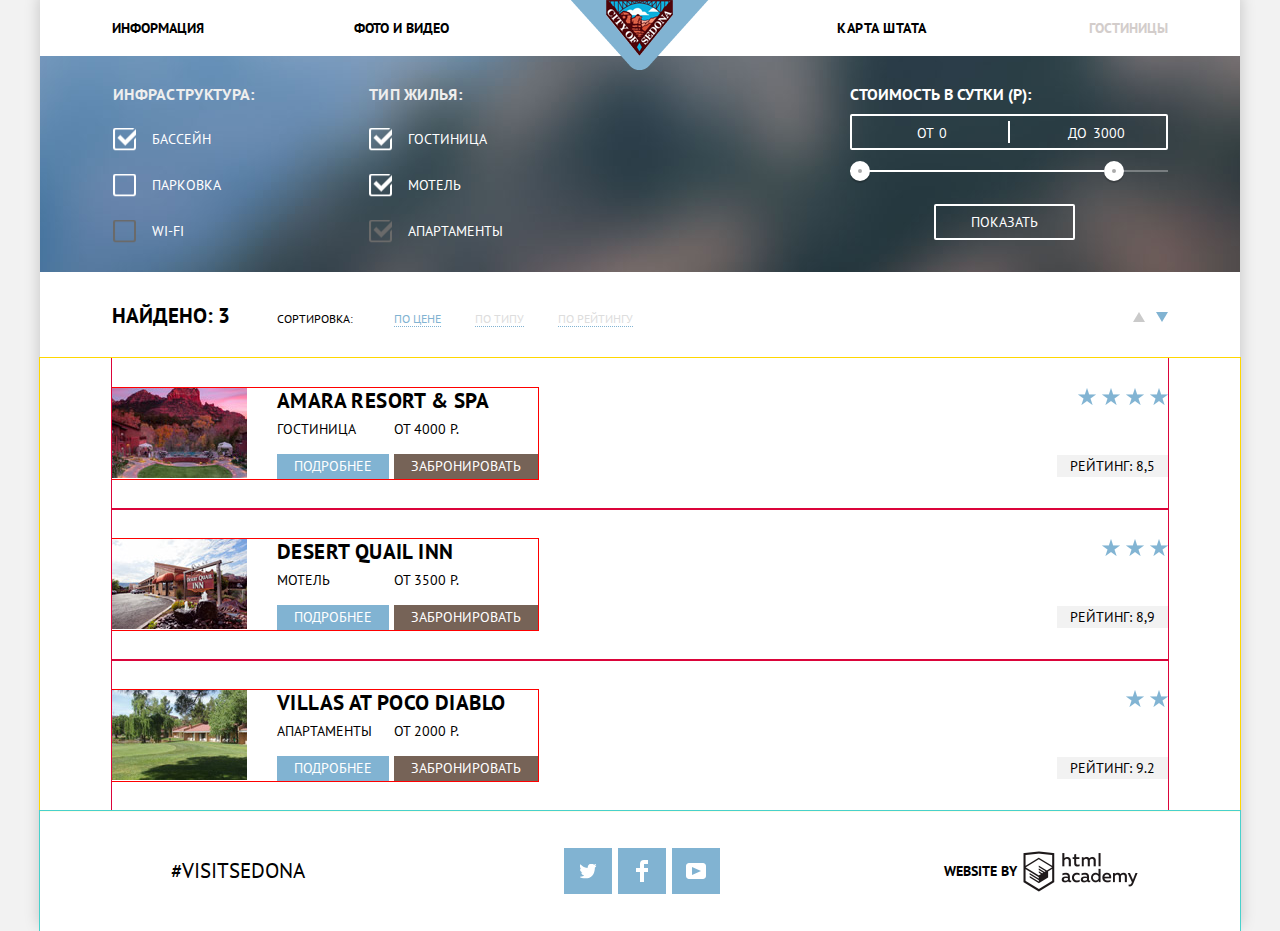
==== commit 21d07e4a: "закончили декоративные элементы" ====
--- a/hotels.html
+++ b/hotels.html
@@ -25,7 +25,7 @@
               <a class="main-navigation-link" href="maps.html">Карта штата</a>
             </li>
             <li class="main-navigation-item">
-              <a class="main-navigation-link" href="hotels.html">Гостиницы</a>
+              <a class="main-navigation-link active" href="hotels.html">Гостиницы</a>
             </li>
           </ul>
         </nav>
@@ -45,7 +45,7 @@
                   <label class="form-label" for="parking">ПАРКОВКА</label>
                 </li>
                 <li class="infrastructure-item">
-                  <input class="form-checkbox" id="wifi" type="checkbox">
+                  <input class="form-checkbox" id="wifi" type="checkbox" disabled="disabled">
                   <label class="form-label" for="wifi">WI-FI</label>
                 </li>
               </ul>
@@ -62,7 +62,7 @@
                   <label class="form-label" for="motel">МОТЕЛЬ</label>
                 </li>
                 <li class="type-of-housing-item">
-                  <input class="form-checkbox" id="appartments" type="checkbox" checked>
+                  <input class="form-checkbox" id="appartments" type="checkbox" checked disabled>
                   <label class="form-label" for="appartments">АПАРТАМЕНТЫ</label>
                 </li>
               </ul>
@@ -213,7 +213,8 @@
         </ul>
         <a class="htmlacademy" href="https://htmlacademy.ru/intensive/htmlcss"> 
           <span class="web-site-text">WEBSITE by</span> 
-          <img class="web-site-img" src="img/logo_name.png" alt="htmlacademy.ru">
+          <div class="web-site-img">
+          </div>
         </a>
       </footer>
       </div>
--- a/css/style.css
+++ b/css/style.css
@@ -89,6 +89,21 @@
     color: #000;
 }
 
+.main-navigation-link.active { 
+    color: #d3cdcb;
+}
+
+.main-navigation-link:hover {
+    color: #81b3d2;
+}
+
+.main-navigation-link:active {
+    color: #000;
+    opacity: 0.3;
+}
+
+
+
 /* header ends */
 
 /* content starts */
@@ -424,6 +439,18 @@
     color: #fff;
     border: none;
     background-color: #766357;
+    cursor: pointer;
+}
+
+.interested-btn:hover{
+    background-color: #604e43;
+    
+}
+
+.interested-btn:active {
+    background-color: #503e33;
+    color: rgba(255, 255, 255, .3);
+
 }
 
 .interested-form
@@ -466,14 +493,27 @@
 }
 
 .form-row-field {
-    height: 38px;
-    width:  346px;
+    height: 36px;
+    width:  344px;
     background-color: #f2f2f2;
     padding-left: 13px;
-    border: none;
+    border: 1px solid transparent ;
     font-size: 14px;
     line-height: 26px;
     color: #000;
+    outline: none;
+}
+
+.form-row-field:focus{
+    background-color: #ffffff;
+    border-color:  #e5e5e5;
+
+}
+
+.form-row-field:hover {
+    background-color: #ebebeb;
+    
+
 }
 
 .form-row-btn {
@@ -490,6 +530,18 @@
     
 }
 
+.form-row-btn:focus {
+    background-image: url(../img/icon/calendar-active.svg);
+}
+
+.form-row-btn:active{
+    background-image: url(../img/icon/calendar-active.svg);
+}
+
+.form-row-btn:hover {
+    background-image: url(../img/icon/calendar-hover.svg);
+}
+
 .adult {
     display: flex;
     align-items: center;
@@ -505,14 +557,11 @@
     text-transform: uppercase;
 }
 
-.adult-counter {}
 
 .form-counter {
     font-size: 0;
     display: flex;
     align-items: stretch;
-
-
 }
 
 .form-counter-minus {
@@ -526,6 +575,14 @@
     background-position: center;
 }
 
+.form-counter-minus:active{
+    background-image: url(../img/icon/icon-minus-active.svg);
+}
+
+.form-counter-minus:hover {
+    background-image: url(../img/icon/icon-minus-hover.svg);
+}
+
 .form-counter-field {
     width: 40px;
     height: 38px;
@@ -549,11 +606,21 @@
     background-position: center;
 }
 
+.form-counter-plus:active{
+    background-image: url(../img/icon/icon-plus-active.svg);
+}
+
+.form-counter-plus:hover {
+    background-image: url(../img/icon/icon-plus-hover.svg);
+}
+
 .children {
     display: flex;
     align-items: center;
     
 }
+
+
 
 .children-label {
     width: 64px;
@@ -582,6 +649,15 @@
 
 }
 
+.form-submit:hover {
+    background-color: #669ec0;
+}
+
+.form-submit:active {
+    background-color: #5496bd;
+    color: rgba(255, 255, 255, .3);
+}
+
 
 .filter
 {
@@ -656,6 +732,15 @@
 .form-checkbox:checked + .form-label::before
 {
     background-image: url(../img/checkbox-on.svg);
+}
+
+.form-checkbox:disabled + .form-label::before {
+    background-image: url(../img/checkbox-off-disabled.svg);
+}
+
+.form-checkbox:checked:disabled + .form-label::before {
+    background-image: url(../img/checkbox-on-disabled.svg);
+
 }
 
 .form-label
@@ -976,6 +1061,14 @@
     border-bottom: 1px dotted #81b3d2;
 }
 
+.sortable-link:hover {
+    color: #81b3d2;
+}
+
+.sortable-link:active {
+    color: #000;
+}
+
 .sortable-link-active
 {
     text-decoration: 1px dashed #81b3d2;
@@ -1008,6 +1101,7 @@
     width: 12px;
     height: 12px;
 }
+
 
 .sortable-up::before
 {
@@ -1018,51 +1112,74 @@
     width: 0;
     height: 0;
 
+    content: "";
+    cursor: pointer;
+    transform: translateX(-50%) translateY(-50%);
+
+    border-right: 6px solid transparent;
+    border-bottom: 10px solid #cacaca;
+    border-left: 6px solid transparent;
+}
+
+.sortable-up:hover::before {
+    border-bottom: 10px solid #231f20;
+    border-right: 6px solid transparent;
+    border-left: 6px solid transparent;
+}
+
+.sortable-up:active::before {
+    border-bottom: 10px solid #81b3d2;
+    border-right: 6px solid transparent;
+    border-left: 6px solid transparent;
+}
+
+
+.sortable-down
+{
+    position: relative;
+    left: 5px;
+
+    width: 12px;
+    height: 12px;
+}
+
+.sortable-down::before
+{
+    position: absolute;
+    top: 50%;
+    left: 50%;
+
+    width: 0;
+    height: 0;
+
     content: '';
     cursor: pointer;
     transform: translateX(-50%) translateY(-50%);
 
-    border-right: 6px solid transparent;
-    border-bottom: 10px solid #cacaca;
-    border-left: 6px solid transparent;
-}
-
-.sortable-up.active:before
-{
-    border-bottom-color: #81b3d2;
-}
-
-.sortable-down
-{
-    position: relative;
-    left: 5px;
-
-    width: 12px;
-    height: 12px;
-}
-
-.sortable-down::before
-{
-    position: absolute;
-    top: 50%;
-    left: 50%;
-
-    width: 0;
-    height: 0;
-
-    content: '';
-    cursor: pointer;
-    transform: translateX(-50%) translateY(-50%);
-
     border-top: 10px solid #cacaca;
     border-right: 6px solid transparent;
     border-left: 6px solid transparent;
 }
 
-.sortable-down.active::before
-{
-    border-top-color: #81b3d2;
-}
+.sortable-down:hover::before {
+    border-top: 10px solid #231f20;
+    border-right: 6px solid transparent;
+    border-left: 6px solid transparent;
+}
+
+.sortable-down:active::before {
+    border-top: 10px solid #81b3d2;
+    border-right: 6px solid transparent;
+    border-left: 6px solid transparent;
+}
+
+.sortable-down.active::before {
+    border-top: 10px solid  #81b3d2;
+    border-right: 6px solid transparent;
+    border-left: 6px solid transparent;
+
+}
+
 
 
 
@@ -1132,6 +1249,14 @@
     color: #000;
 }
 
+.hotel-content-name a:hover {
+    color: #81b3d2;
+}
+
+.hotel-content-name a:active {
+    color: rgba(0, 0, 0, .3);
+}
+
 .hotel-content-middle
 {
     margin-bottom: 17px;
@@ -1176,13 +1301,30 @@
     background-color: #81b3d2;
 }
 
+.hotel-more-btn:hover {
+    background-color: #669ec0;
+
+}
+
+.hotel-more-btn:active {
+    background-color: #5496bd;
+    color: rgba(255, 255, 255, .3);
+}
+
 .hotel-content-btns .hotel-order-btn
 {
     font-size: 14px;
 
     background-color: #766357;
 }
-
+.hotel-order-btn:hover {
+    background-color: #604e43;
+}
+
+.hotel-order-btn:active {
+    background-color: #503e33;
+    color: rgba(255, 255, 255, .3);
+}
 
 
 .hotel-stars
@@ -1271,21 +1413,59 @@
     background-color: #81b3d2;
     background-repeat: no-repeat;
     background-position: center;
-}
-
-.footer-social-link.tw
-{
+    position: relative;
+}
+
+.footer-social-link:hover{
+    background-color: #669ec0;
+    
+}
+
+.footer-social-link:active::before{
+    opacity: .3;
+}
+
+
+.footer-social-link:active {
+    background-color: #5496bd;
+    
+    
+}
+
+.footer-social-link.tw::before
+{   content: "";
+    width: 17px;
+    height: 15px;
     background-image: url(../img/icon/twitter.svg);
-}
-
-.footer-social-link.fb
+    position: absolute;
+    top: 50%;
+    left: 50%;
+    transform: translateY(-50%) translateX(-50%);
+}
+
+
+.footer-social-link.fb::before
 {
     background-image: url(../img/icon/fb-icon.svg);
-}
-
-.footer-social-link.yt
+    content: "";
+    width: 12px;
+    height: 22px;
+    position: absolute;
+    top: 50%;
+    left: 50%;
+    transform: translateY(-50%) translateX(-50%);
+}
+
+.footer-social-link.yt::before
 {
     background-image: url(../img/icon/youtube.svg);
+    content: "";
+    width: 20px;
+    height: 16px;
+    position: absolute;
+    top: 50%;
+    left: 50%;
+    transform: translateY(-50%) translateX(-50%);
 }
 
 .htmlacademy
@@ -1307,6 +1487,22 @@
     color: black;
 }
 
+.web-site-img {
+    background-image: url(../img/html-logo.svg);
+    background-repeat: no-repeat;
+    width: 115px;
+    height: 41px;
+}
+
+.web-site-img:hover{
+    background-image: url(../img/html-hover.svg);
+}
+
+
+.web-site-img:active{
+    background-image: url(../img/html-active.svg);
+}
+
 
 
 
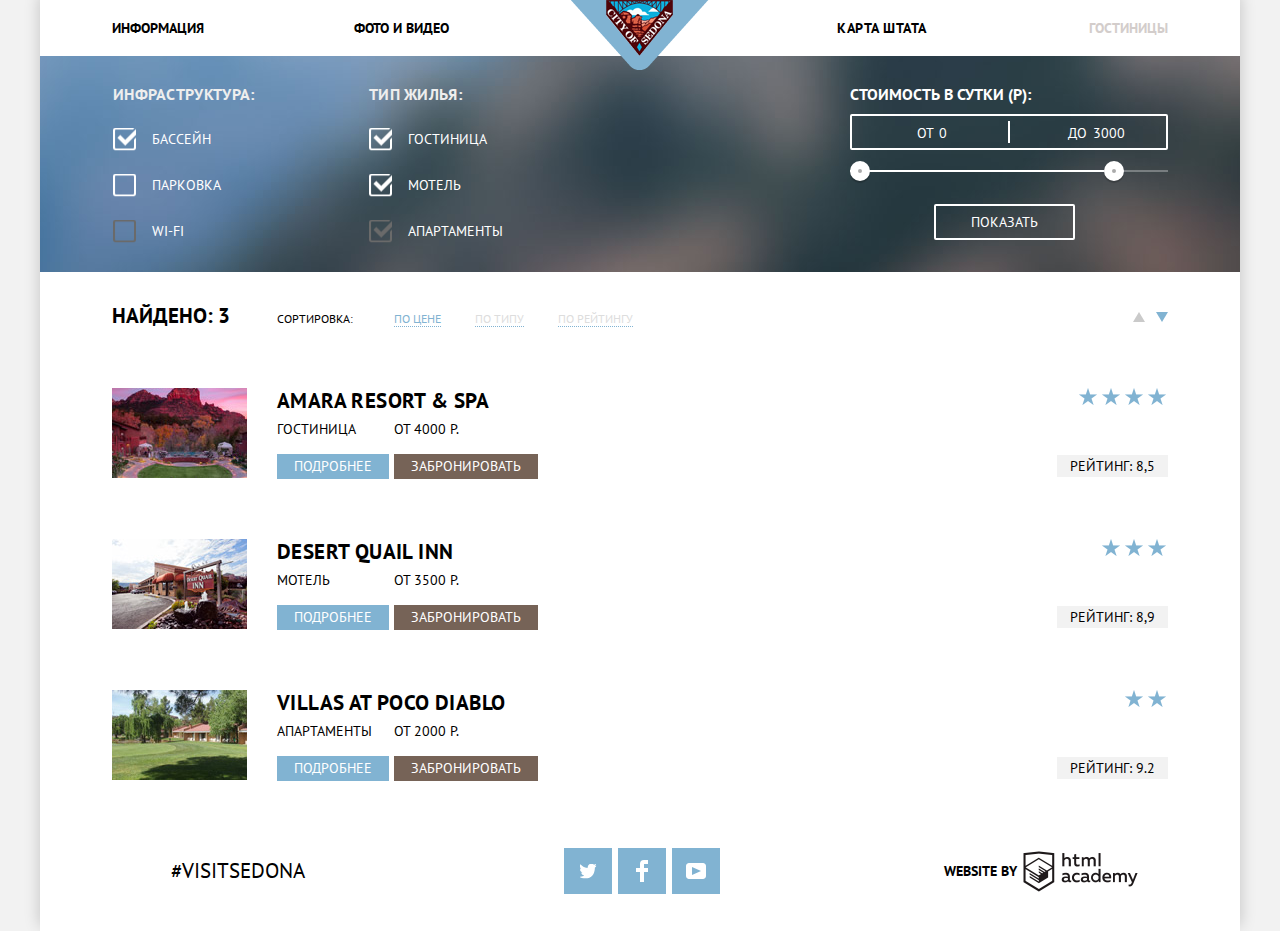
==== commit dd1ba164: "Верстка готова, отправляем на проверку" ====
--- a/hotels.html
+++ b/hotels.html
@@ -1,224 +1,219 @@
 <!DOCTYPE html>
 <html lang="ru">
-  <head>
+<head>
     <meta charset="utf-8">
     <title>HTML Academy: Седона</title>
-    <link href="https://fonts.googleapis.com/css?family=PT+Sans:400,400i,700,700i&amp;subset=cyrillic-ext" rel="stylesheet">
+    <link href="https://fonts.googleapis.com/css?family=PT+Sans:400,400i,700,700i&amp;subset=cyrillic-ext"
+          rel="stylesheet">
     <link href="css/normalize.css" rel="stylesheet">
-    <link href="css/style.css" rel="stylesheet">
-  </head>
-  <body>
-    <div class="wrapper">
-      <header class="main-header">
+    <link href="css/style.min.css" rel="stylesheet">
+</head>
+<body>
+<div class="wrapper">
+    <header class="main-header">
         <a href="index.html">
-          <img class="header-logo" src="img/logo-icon.png" alt="logo">
-        </a>  
+            <img class="header-logo" src="img/logo-icon.png"  width="138" height="70" alt="logo">
+        </a>
         <nav class="main-navigation">
-          <ul class="main-navigation-list">
-            <li class="main-navigation-item">
-              <a class="main-navigation-link" href="info.html">Информация</a>
-            </li>
-            <li class="main-navigation-item">
-              <a class="main-navigation-link" href="multi.html">Фото и видео</a>
-            </li>
-            <li class="main-navigation-item">
-              <a class="main-navigation-link" href="maps.html">Карта штата</a>
-            </li>
-            <li class="main-navigation-item">
-              <a class="main-navigation-link active" href="hotels.html">Гостиницы</a>
-            </li>
-          </ul>
+            <ul class="main-navigation-list">
+                <li class="main-navigation-item">
+                    <a class="main-navigation-link" href="info.html">Информация</a>
+                </li>
+                <li class="main-navigation-item">
+                    <a class="main-navigation-link" href="multi.html">Фото и видео</a>
+                </li>
+                <li class="main-navigation-item">
+                    <a class="main-navigation-link" href="maps.html">Карта штата</a>
+                </li>
+                <li class="main-navigation-item">
+                    <a class="main-navigation-link active" href="hotels.html">Гостиницы</a>
+                </li>
+            </ul>
         </nav>
-      </header>
-      <div class="content">
+    </header>
+    <div class="content">
         <form class="filter">
-          <div class="filter-left">
-            <div class="infrastructure">
-              <h3 class="infrastructure-title">ИНФРАСТРУКТУРА:</h3>
-              <ul class="infrastructure-list">
-                <li class="infrastructure-item">
-                  <input class="form-checkbox" id="pool" type="checkbox" checked>
-                  <label class="form-label" for="pool">Бассейн</label>
-                </li>
-                <li class="infrastructure-item">
-                  <input class="form-checkbox" id="parking" type="checkbox">
-                  <label class="form-label" for="parking">ПАРКОВКА</label>
-                </li>
-                <li class="infrastructure-item">
-                  <input class="form-checkbox" id="wifi" type="checkbox" disabled="disabled">
-                  <label class="form-label" for="wifi">WI-FI</label>
-                </li>
-              </ul>
-            </div>
-            <div class="type-of-housing">
-              <h3 class="type-of-housing-title">ТИП ЖИЛЬЯ:</h3>
-              <ul class="type-of-housing-list">
-                <li class="type-of-housing-item">
-                  <input class="form-checkbox" id="hotel" type="checkbox" checked>
-                  <label class="form-label" for="hotel">ГОСТИНИЦА</label>
-                </li>
-                <li class="type-of-housing-item">
-                  <input class="form-checkbox" id="motel" type="checkbox" checked>
-                  <label class="form-label" for="motel">МОТЕЛЬ</label>
-                </li>
-                <li class="type-of-housing-item">
-                  <input class="form-checkbox" id="appartments" type="checkbox" checked disabled>
-                  <label class="form-label" for="appartments">АПАРТАМЕНТЫ</label>
-                </li>
-              </ul>
-            </div>
-          </div>
-          <div class="filter-right">
-              <div class="filter-range">
-                  <div class="filter-range-title">Стоимость в сутки (р):</div>
-                  <div class="price-controls">
-                    <label class="min-price">от <input name="min-price" type="text" value="0"></label>
-                    <label class="max-price">до <input name="max-price" type="text" value="3000"></label>
-                  </div>
-                  <div class="range-controls">
-                    <div class="scale">
-                      <div class="bar"></div>
-                    </div>
-                    <div class="range-toggle range-toggle-min"></div>
-                    <div class="range-toggle range-toggle-max"></div>
-                  </div>
-            <button class="filter-btn" type="submit">ПОКАЗАТЬ</button>
-          </div>
-          </div>
+            <div class="filter-left">
+                <div class="infrastructure">
+                    <h3 class="infrastructure-title">ИНФРАСТРУКТУРА:</h3>
+                    <ul class="infrastructure-list">
+                        <li class="infrastructure-item">
+                            <input class="form-checkbox" id="pool" type="checkbox" checked>
+                            <label class="form-label" for="pool">Бассейн</label>
+                        </li>
+                        <li class="infrastructure-item">
+                            <input class="form-checkbox" id="parking" type="checkbox">
+                            <label class="form-label" for="parking">ПАРКОВКА</label>
+                        </li>
+                        <li class="infrastructure-item">
+                            <input class="form-checkbox" id="wifi" type="checkbox" disabled="disabled">
+                            <label class="form-label" for="wifi">WI-FI</label>
+                        </li>
+                    </ul>
+                </div>
+                <div class="type-of-housing">
+                    <h3 class="type-of-housing-title">ТИП ЖИЛЬЯ:</h3>
+                    <ul class="type-of-housing-list">
+                        <li class="type-of-housing-item">
+                            <input class="form-checkbox" id="hotel" type="checkbox" checked>
+                            <label class="form-label" for="hotel">ГОСТИНИЦА</label>
+                        </li>
+                        <li class="type-of-housing-item">
+                            <input class="form-checkbox" id="motel" type="checkbox" checked>
+                            <label class="form-label" for="motel">МОТЕЛЬ</label>
+                        </li>
+                        <li class="type-of-housing-item">
+                            <input class="form-checkbox" id="appartments" type="checkbox" checked disabled>
+                            <label class="form-label" for="appartments">АПАРТАМЕНТЫ</label>
+                        </li>
+                    </ul>
+                </div>
+            </div>
+            <div class="filter-right">
+                <div class="filter-range">
+                    <div class="filter-range-title">Стоимость в сутки (р):</div>
+                    <div class="price-controls">
+                        <label class="min-price">от <input name="min-price" type="text" value="0"></label>
+                        <label class="max-price">до <input name="max-price" type="text" value="3000"></label>
+                    </div>
+                    <div class="range-controls">
+                        <div class="scale">
+                            <div class="bar"></div>
+                        </div>
+                        <div class="range-toggle range-toggle-min"></div>
+                        <div class="range-toggle range-toggle-max"></div>
+                    </div>
+                    <button class="filter-btn" type="submit">ПОКАЗАТЬ</button>
+                </div>
+            </div>
         </form>
         <div class="sortable">
-          <div class="sortable-left">
-            <p class="sortable-count">Найдено: 3</p>
-            <h4 class="sortable-title">СОРТИРОВКА:</h4>
-            <ul class="sortable-list">
-              <li class="sortable-item">
-                <a class="sortable-link sortable-link-active" href>ПО ЦЕНЕ</a>
-              </li>
-              <li class="sortable-item">
-                  <a class="sortable-link " href>ПО ТИПУ</a>
-              </li>
-              <li class="sortable-item">
-                  <a class="sortable-link" href>ПО РЕЙТИНГУ</a>
-              </li>
-            </ul>
-          </div>
-          <div class="sortable-right">
-            <a class="sortable-up" href="#"></a>
-            <a class="sortable-down active" href="#"></a>
-          </div>
+            <div class="sortable-left">
+                <p class="sortable-count">Найдено: 3</p>
+                <h4 class="sortable-title">СОРТИРОВКА:</h4>
+                <ul class="sortable-list">
+                    <li class="sortable-item">
+                        <a class="sortable-link sortable-link-active" href="#">ПО ЦЕНЕ</a>
+                    </li>
+                    <li class="sortable-item">
+                        <a class="sortable-link" href="#">ПО ТИПУ</a>
+                    </li>
+                    <li class="sortable-item">
+                        <a class="sortable-link" href="#">ПО РЕЙТИНГУ</a>
+                    </li>
+                </ul>
+            </div>
+            <div class="sortable-right">
+                <a class="sortable-up" href="#"></a>
+                <a class="sortable-down active" href="#"></a>
+            </div>
         </div>
         <ul class="hotels">
 
-          <li class="hotel">
-            <div class="hotel-left">
-            <div class="hotel-image">
-              <img src="img/amara-hotel.jpg" alt="Amara Resort & Spa">
-            </div>
-            <div class="hotel-content">
-              <h3 class="hotel-content-name">
-                <a href>Amara Resort & Spa</a>
-              </h3>
-              <div class="hotel-content-middle">
-                <span class="hotel-content-type">ГОСТИНИЦА</span>
-                <span class="hotel-content-price">ОТ 4000 Р.</span>
-              </div>
-              <div class="hotel-content-btns">
-                <a class="hotel-more-btn" href>ПОДРОБНЕЕ</a>
-                <a class="hotel-order-btn" href>ЗАБРОНИРОВАТЬ</a>
-              </div>
-            </div>
-          </div>
-            <div class="hotel-right">
-              <div class="hotel-stars">
-                <img src="img/star.svg" alt="star">
-                <img src="img/star.svg" alt="star">
-                <img src="img/star.svg" alt="star">
-                <img src="img/star.svg" alt="star">
-              </div>
-              <div class="hotel-rating">РЕЙТИНГ: <span>8,5</span></div>
-            </div>
-          </li>
-          
-          <li class="hotel">
-            <div class="hotel-left">
-              <div class="hotel-image">
-              <img src="img/desert-hotel.jpg" alt="Desert Quail Inn">
-            </div>
-            <div class="hotel-content">
-              <h3 class="hotel-content-name">
-                <a href>Desert Quail Inn</a>
-              </h3>
-              <div class="hotel-content-middle">
-                <span class="hotel-content-type">МОТЕЛЬ</span>
-                <span class="hotel-content-price">ОТ 3500 Р.</span>
-              </div>
-              <div class="hotel-content-btns">
-                  <a class="hotel-more-btn" href>ПОДРОБНЕЕ</a>
-                  <a class="hotel-order-btn" href>ЗАБРОНИРОВАТЬ</a>
-                </div>
-              </div>
-            </div>
-            <div class="hotel-right">
-              <div class="hotel-stars">
-                  <img src="img/star.svg" alt="star">
-                  <img src="img/star.svg" alt="star">
-                  <img src="img/star.svg" alt="star">
-              </div>
-              <div class="hotel-rating">РЕЙТИНГ: <span>8,9</span></div>
-            </div>
-          </li>
-          <li class="hotel">
-            <div class="hotel-left">
-                <div class="hotel-image">
-                    <img src="img/villas-hotel.jpg" alt="Villas at Poco Diablo">
-                </div>
-                <div class="hotel-content">
-                  <h3 class="hotel-content-name">
-                    <a href>Villas at Poco Diablo</a>
-                  </h3>
-                <div class="hotel-content-middle">
-                  <span class="hotel-content-type">АПАРТАМЕНТЫ</span>
-                  <span class="hotel-content-price">ОТ 2000 Р.</span>
-                </div>
-                <div class="hotel-content-btns">
-                  <a class="hotel-more-btn" href>ПОДРОБНЕЕ</a>
-                  <a class="hotel-order-btn" href>ЗАБРОНИРОВАТЬ</a>
-                </div>
-              </div>
-            </div>
-            
-            
-            <div class="hotel-right">
-              <div class="hotel-stars">
-                  <img src="img/star.svg" alt="star">
-                  <img src="img/star.svg" alt="star">
-              </div>
-              <div class="hotel-rating">РЕЙТИНГ: <span>9.2</span></div>
-            </div>
-          </li>
+            <li class="hotel">
+                <div class="hotel-left">
+                    <div class="hotel-image">
+                        <img src="img/amara-hotel.jpg" width="135" height="90" alt="Amara Resort & Spa">
+                    </div>
+                    <div class="hotel-content">
+                        <h3 class="hotel-content-name">
+                            <a href="#">Amara Resort & Spa</a>
+                        </h3>
+                        <div class="hotel-content-middle">
+                            <span class="hotel-content-type">ГОСТИНИЦА</span>
+                            <span class="hotel-content-price">ОТ 4000 Р.</span>
+                        </div>
+                        <div class="hotel-content-btns">
+                            <a class="hotel-more-btn" href="#">ПОДРОБНЕЕ</a>
+                            <a class="hotel-order-btn" href="#">ЗАБРОНИРОВАТЬ</a>
+                        </div>
+                    </div>
+                </div>
+                <div class="hotel-right">
+                    <div class="hotel-stars">
+                        <div class="hotel-stars-line" style="width: 85%;"></div>
+                    </div>
+                    <div class="hotel-rating">РЕЙТИНГ: <span>8,5</span></div>
+                </div>
+            </li>
+
+            <li class="hotel">
+                <div class="hotel-left">
+                    <div class="hotel-image">
+                        <img src="img/desert-hotel.jpg" width="135" height="90" alt="Desert Quail Inn">
+                    </div>
+                    <div class="hotel-content">
+                        <h3 class="hotel-content-name">
+                            <a href="#">Desert Quail Inn</a>
+                        </h3>
+                        <div class="hotel-content-middle">
+                            <span class="hotel-content-type">МОТЕЛЬ</span>
+                            <span class="hotel-content-price">ОТ 3500 Р.</span>
+                        </div>
+                        <div class="hotel-content-btns">
+                            <a class="hotel-more-btn" href="#">ПОДРОБНЕЕ</a>
+                            <a class="hotel-order-btn" href="#">ЗАБРОНИРОВАТЬ</a>
+                        </div>
+                    </div>
+                </div>
+                <div class="hotel-right">
+                    <div class="hotel-stars">
+                        <div class="hotel-stars-line" style="width: 64%;"></div>
+                    </div>
+                    <div class="hotel-rating">РЕЙТИНГ: <span>8,9</span></div>
+                </div>
+            </li>
+            <li class="hotel">
+                <div class="hotel-left">
+                    <div class="hotel-image">
+                        <img src="img/villas-hotel.jpg" width="135" height="90" alt="Villas at Poco Diablo">
+                    </div>
+                    <div class="hotel-content">
+                        <h3 class="hotel-content-name">
+                            <a href="#">Villas at Poco Diablo</a>
+                        </h3>
+                        <div class="hotel-content-middle">
+                            <span class="hotel-content-type">АПАРТАМЕНТЫ</span>
+                            <span class="hotel-content-price">ОТ 2000 Р.</span>
+                        </div>
+                        <div class="hotel-content-btns">
+                            <a class="hotel-more-btn" href="#">ПОДРОБНЕЕ</a>
+                            <a class="hotel-order-btn" href="#">ЗАБРОНИРОВАТЬ</a>
+                        </div>
+                    </div>
+                </div>
+
+
+                <div class="hotel-right">
+                    <div class="hotel-stars">
+                        <div class="hotel-stars-line" style="width: 43%;"></div>
+                    </div>
+                    <div class="hotel-rating">РЕЙТИНГ: <span>9.2</span></div>
+                </div>
+            </li>
         </ul>
-      </div>
-      <footer class="main-footer second-footer">
+    </div>
+    <footer class="main-footer second-footer">
         <div class="footer-hashtag">#VISITSEDONA</div>
         <ul class="footer-social">
-          <li class="footer-social-item">
-            <a class="footer-social-link tw" href="#"></a>
-          </li>
-          <li class="footer-social-item">
-            <a class="footer-social-link fb" href="#"></a>
-          </li>
-          <li class="footer-social-item">
-            <a class="footer-social-link yt" href="#"></a>
-          </li>
+            <li class="footer-social-item">
+                <a class="footer-social-link tw" href="#"></a>
+            </li>
+            <li class="footer-social-item">
+                <a class="footer-social-link fb" href="#"></a>
+            </li>
+            <li class="footer-social-item">
+                <a class="footer-social-link yt" href="#"></a>
+            </li>
         </ul>
-        <a class="htmlacademy" href="https://htmlacademy.ru/intensive/htmlcss"> 
-          <span class="web-site-text">WEBSITE by</span> 
-          <div class="web-site-img">
-          </div>
+        <a class="htmlacademy" href="https://htmlacademy.ru/intensive/htmlcss">
+            <span class="web-site-text">WEBSITE by</span>
+            <div class="web-site-img">
+            </div>
         </a>
-      </footer>
-      </div>
-  </body>
+    </footer>
+</div>
+</body>
 </html>
 
 
--- a/css/style.min.css
+++ b/css/style.min.css
@@ -0,0 +1 @@
+.intro-description,.main-navigation-link{line-height:26px;text-transform:uppercase}.intro-description,.intro-title,.main-navigation-link,.nature-content,.services-item{text-transform:uppercase}.form-submit,.interested-text,.interested-title,.intro,.nature-content,.services-item,.welcome{text-align:center}.filter,.form-counter-minus,.form-counter-plus,.form-row-btn{background-position:center;background-repeat:no-repeat}.filter,.form-counter-minus,.form-counter-plus,.form-label::before,.form-row-btn,.welcome,.welcome::after{background-repeat:no-repeat}body{font-family:'PT Sans',Arial,sans-serif;font-size:14px;font-weight:400;margin:0;padding:0;background-color:#f2f2f2}.wrapper{width:1200px;margin-right:auto;margin-left:auto;background-color:#fff;-webkit-box-shadow:0 -5px 15px rgba(0,0,0,.2);box-shadow:0 -5px 15px rgba(0,0,0,.2)}.main-header{position:relative}.header-logo{position:absolute;z-index:1;top:0;left:50%;-webkit-transform:translateX(-50%);-ms-transform:translateX(-50%);transform:translateX(-50%)}.main-navigation{font-size:21px;font-weight:26px;cursor:pointer;color:#000;background-color:#fff}.main-navigation-list{display:-webkit-box;display:-ms-flexbox;display:flex;margin:0;list-style-type:none;-webkit-box-pack:justify;-ms-flex-pack:justify;justify-content:space-between;padding:14px 6% 15px}.main-navigation-item:nth-child(2){position:relative;left:-84px}.main-navigation-item:nth-child(3){position:relative;left:71px;letter-spacing:.5px}.main-navigation-link{font-size:14px;font-weight:700;text-decoration:none;color:#000}.main-navigation-link.active{color:#d3cdcb}.main-navigation-link:hover{color:#81b3d2}.main-navigation-link:active{opacity:.3;color:#000}.welcome{position:relative;height:432px;padding-top:75px;background-image:url(../img/background-photo.jpg);background-position-y:-57px}.welcome::after{position:absolute;right:0;bottom:0;left:0;height:57px;content:'';background-image:url(../img/corner.png)}.intro{padding-top:64px;padding-bottom:51px}.intro-title{font-size:21px;margin-top:0;margin-bottom:29px}.intro-description{font-size:14px;margin-top:0;margin-bottom:0}.nature{display:-webkit-box;display:-ms-flexbox;display:flex;min-height:256px;-webkit-box-pack:justify;-ms-flex-pack:justify;justify-content:space-between}.nature-image{position:relative;overflow:hidden;width:800px;height:256px}.nature-image img{position:absolute;top:50%;right:0;left:0;display:block;width:100%;-webkit-transform:translateY(-50%);-ms-transform:translateY(-50%);transform:translateY(-50%)}.form-row,.services{display:-webkit-box;display:-ms-flexbox}.nature-content{width:400px;padding-top:46px;color:#fff;background-color:#81b3d2}.nature-title{font-size:21px;font-weight:700;line-height:22px;margin-top:0;margin-bottom:25px;padding:0 100px;letter-spacing:.1px}.nature-symbol{font-size:14px;margin:0 171px 23px}.nature-description{font-size:14px;line-height:21px;margin-top:0;margin-bottom:0;padding:0 60px}.nature-second .nature-description{padding:0 40px}.services{display:flex;margin:0;background-color:#fff;-webkit-box-pack:justify;-ms-flex-pack:justify;justify-content:space-between;padding:59px 63px 80px 72px}.interested-btn,.services-img{display:block;margin-right:auto;margin-left:auto}.services-second{position:relative;z-index:3;padding-top:46px;padding-bottom:62px;background-color:#eee}.services-second .services-title{padding:0 64px}.services-title-second{position:relative;left:6px;letter-spacing:.1px}.services-second .services-symbol{font-size:14px;line-height:21px;margin-top:0;margin-bottom:21px;color:#333}.services-second .services-text{padding:0 10px}.servises-text-second{position:relative;left:5px;letter-spacing:.1px}.servises-text-third{padding:0 4px}.services-item{width:286px}.services-item:first-child{width:255px}.services-item:nth-child(2){width:293px}.services-item:nth-child(3){width:276px}.services-img{margin-bottom:30px}.services-title{font-size:21px;line-height:21px;margin-top:0;margin-bottom:23px;color:#000}.sevises-title-food{width:40px;padding:0 133px}.services-text{font-size:14px;line-height:21px;margin-top:0;margin-bottom:0;color:#333}.interested{position:relative}.interested-top{position:relative;z-index:2;padding-top:50px;background-color:#fff}.interested-bottom{position:relative;z-index:1}.interested-title{font-size:30px;font-weight:700;line-height:36px;margin-top:0;margin-bottom:22px;letter-spacing:.2px;text-transform:uppercase}.infrastructure-title,.type-of-housing-title{font-weight:700;letter-spacing:.3px;text-transform:uppercase}.interested-text{font-size:14px;line-height:24px;margin-top:0;margin-bottom:46px;text-transform:uppercase;color:#333}.interested-btn{font-size:21px;font-weight:700;width:568px;height:86px;cursor:pointer;text-transform:uppercase;color:#fff;border:none;background-color:#766357}.interested-btn:hover{background-color:#604e43}.interested-btn:active{color:rgba(255,255,255,.3);background-color:#503e33}.adult-label,.children-label,.form-row-field,.form-row-label{color:#000;line-height:26px}.interested-form{position:absolute;z-index:9;top:100%;left:50%;-webkit-box-sizing:border-box;box-sizing:border-box;width:568px;padding:55px;-webkit-transition:1s all;-o-transition:1s all;transition:1s all;-webkit-transform:translateX(-50%) translateY(-410px);-ms-transform:translateX(-50%) translateY(-410px);transform:translateX(-50%) translateY(-410px);background-color:#fff}.interested-form-show{-webkit-transform:translateX(-50%) translateY(0);-ms-transform:translateX(-50%) translateY(0);transform:translateX(-50%) translateY(0)}.form-row{position:relative;display:flex;margin:0 0 29px;padding:0;border:none;-webkit-box-align:center;-ms-flex-align:center;align-items:center}.adult,.form-counter{display:-webkit-box;display:-ms-flexbox}.form-row-label{font-size:14px;font-weight:700;width:112px;text-transform:uppercase;border:none}.form-row-field{font-size:14px;width:344px;height:36px;padding-left:13px;border:1px solid transparent;outline:0;background-color:#f2f2f2}.form-row-field:focus{border-color:#e5e5e5;background-color:#fff}.form-row-field:hover{background-color:#ebebeb}.form-counter-field,.form-counter-minus,.form-counter-plus,.form-row-btn{height:38px;background-color:#f2f2f2;border:none}.form-row-btn{position:absolute;top:0;right:0;width:39px;background-image:url(../img/icon/calendar.svg)}.form-label::before,.price-controls::after{top:50%;content:''}.form-row-btn:active,.form-row-btn:focus{background-image:url(../img/icon/calendar-active.svg)}.form-row-btn:hover{background-image:url(../img/icon/calendar-hover.svg)}.adult{display:flex;margin-right:53px;-webkit-box-align:center;-ms-flex-align:center;align-items:center}.adult-label{font-size:14px;width:109px;text-transform:uppercase}.form-counter{font-size:0;display:flex;-webkit-box-align:stretch;-ms-flex-align:stretch;align-items:stretch}.children,.filter{display:-webkit-box;display:-ms-flexbox}.form-counter-minus{width:38px;padding:0;background-image:url(../img/icon/icon-minus.png)}.form-counter-minus:active{background-image:url(../img/icon/icon-minus-active.svg)}.form-counter-minus:hover{background-image:url(../img/icon/icon-minus-hover.svg)}.form-counter-field{font-size:14px;line-height:26px;-webkit-box-sizing:border-box;box-sizing:border-box;width:40px;padding:0;text-align:center}.form-counter-plus{width:38px;padding:0;background-image:url(../img/icon/icon-plus.png)}.form-counter-plus:active{background-image:url(../img/icon/icon-plus-active.svg)}.form-counter-plus:hover{background-image:url(../img/icon/icon-plus-hover.svg)}.children{display:flex;-webkit-box-align:center;-ms-flex-align:center;align-items:center}.children-label{font-size:14px;width:64px;text-transform:uppercase}.form-submit{font-size:21px;line-height:26px;width:100%;height:58px;margin-top:26px;text-transform:uppercase;color:#fff;border:none;background-color:#81b3d2}.form-submit:hover{background-color:#669ec0}.form-submit:active{color:rgba(255,255,255,.3);background-color:#5496bd}.filter{display:flex;padding:0 73px 5px;background-image:url(../img/filter-bg.jpg)}.filter-left{display:-webkit-box;display:-ms-flexbox;display:flex;width:50%;padding-top:28px}.infrastructure{width:240px}.infrastructure-title{font-size:16px;line-height:21px;margin-top:0;margin-bottom:24px;color:#eee}.infrastructure-list{margin-top:0;margin-bottom:0;padding-left:0;list-style:none}.infrastructure-item{font-size:14px;line-height:21px;margin-bottom:25px;text-transform:uppercase;color:#fff}.infrastructure-item:last-child{margin-bottom:0}.form-checkbox{display:none}.form-checkbox:checked+.form-label::before{background-image:url(../img/checkbox-on.svg)}.form-checkbox:disabled+.form-label::before{background-image:url(../img/checkbox-off-disabled.svg)}.form-checkbox:checked:disabled+.form-label::before{background-image:url(../img/checkbox-on-disabled.svg)}.form-label{position:relative;padding-left:39px;cursor:pointer}.form-label::before{position:absolute;left:0;width:23px;height:23px;-webkit-transform:translateY(-50%);-ms-transform:translateY(-50%);transform:translateY(-50%);background-image:url(../img/checkbox-off.svg)}.type-of-housing{width:240px;margin-left:16px}.type-of-housing-title{font-size:16px;line-height:21px;margin-top:0;margin-bottom:24px;color:#eee}.filter-range,.type-of-housing-item{color:#fff;text-transform:uppercase}.type-of-housing-list{margin-top:0;margin-bottom:0;padding-left:0;list-style:none}.type-of-housing-item{font-size:14px;line-height:21px;margin-bottom:25px}.filter-right{width:50%}.filter-range{width:318px;margin-top:28px;margin-left:210px}.filter-range-title{font-size:16px;font-weight:600;line-height:21px;margin-bottom:9px}.price-controls{font-size:0;position:relative;height:32px;margin-bottom:20px;border:2px solid #fff;border-radius:2px}.price-controls::after{position:absolute;left:50%;width:2px;height:22px;-webkit-transform:translate(-50%,-50%);-ms-transform:translate(-50%,-50%);transform:translate(-50%,-50%);background:#fff}.price-controls label{font-size:14px;line-height:32px;display:inline-block;cursor:pointer;vertical-align:top}.price-controls .max-price,.price-controls .min-price{width:90px;padding-left:65px}.price-controls .max-price{padding-left:61px}.price-controls input{font:inherit;width:50px;margin:0;color:inherit;border:none;background:0 0}.range-controls{position:relative;margin-bottom:32px}.range-controls .scale{height:2px;background:rgba(255,255,255,.3)}.range-controls .bar{width:80%;height:2px;background:#fff}.range-toggle{position:absolute;top:-9px;width:4px;height:4px;cursor:pointer;border:8px solid #fff;border-radius:50%;background:#ababab;-webkit-box-shadow:0 2px 1px 0 rgba(0,1,1,.2);box-shadow:0 2px 1px 0 rgba(0,1,1,.2)}.sortable-down::before,.sortable-up::before{top:50%;content:'';cursor:pointer}.range-toggle:hover{background:#1c4f80}.range-toggle-min{left:0}.range-toggle-max{left:80%}.filter-btn{font-size:14px;line-height:20px;display:block;margin-left:84px;padding:6px 35px;cursor:pointer;text-transform:uppercase;color:#fff;border:2px solid #fff;border-radius:2px;background:0 0}.sortable-down.active::before,.sortable-down::before,.sortable-down:active::before,.sortable-down:hover::before,.sortable-up::before,.sortable-up:active::before,.sortable-up:hover::before{border-right:6px solid transparent;border-left:6px solid transparent}.filter-btn:hover{color:#000;background:#fff}.sortable{display:-webkit-box;display:-ms-flexbox;display:flex;-webkit-box-pack:justify;-ms-flex-pack:justify;justify-content:space-between;padding:24px 72px 29px}.sortable-count,.sortable-item,.sortable-list,.sortable-title{display:inline-block}.sortable-left{margin-bottom:0;padding-top:7px}.sortable-count{font-size:21px;font-weight:700;line-height:26px;margin-top:0;margin-right:43px;margin-bottom:0;text-transform:uppercase;color:#000}.sortable-link,.sortable-title{font-size:12px;line-height:18px;text-transform:uppercase}.sortable-title{font-weight:400;margin-top:0;margin-right:37px;margin-bottom:0;color:#000}.sortable-list{margin:0;padding:0;list-style:none}.sortable-item{margin-right:30px}.hotel,.sortable-right{display:-webkit-box;display:-ms-flexbox}.sortable-item:nth-child(3){margin-right:0}.sortable-link{text-decoration:none;color:#ddd;border-bottom:1px dotted #81b3d2}.sortable-link:hover{color:#81b3d2}.sortable-link:active{color:#000}.sortable-link-active{text-decoration:1px dashed #81b3d2;color:#81b3d2;-webkit-text-decoration:1px dashed #81b3d2}.sortable-right{display:flex;padding-top:8px;-webkit-box-align:center;-ms-flex-align:center;align-items:center}.sortable-right a{display:block;padding:5px}.sortable-up{position:relative;left:4px;width:12px;height:12px}.sortable-up::before{position:absolute;left:50%;width:0;height:0;-webkit-transform:translateX(-50%) translateY(-50%);-ms-transform:translateX(-50%) translateY(-50%);transform:translateX(-50%) translateY(-50%);border-bottom:10px solid #cacaca}.sortable-up:hover::before{border-bottom:10px solid #231f20}.sortable-up:active::before{border-bottom:10px solid #81b3d2}.sortable-down{position:relative;left:5px;width:12px;height:12px}.sortable-down::before{position:absolute;left:50%;width:0;height:0;-webkit-transform:translateX(-50%) translateY(-50%);-ms-transform:translateX(-50%) translateY(-50%);transform:translateX(-50%) translateY(-50%);border-top:10px solid #cacaca}.footer-social-link.fb::before,.footer-social-link.tw::before{-webkit-transform:translateY(-50%) translateX(-50%);-ms-transform:translateY(-50%) translateX(-50%)}.sortable-down:hover::before{border-top:10px solid #231f20}.sortable-down.active::before,.sortable-down:active::before{border-top:10px solid #81b3d2}.hotels{margin-top:0;margin-bottom:0;padding:0 72px;list-style:none}.hotel{display:flex;padding-top:30px;padding-bottom:30px;-webkit-box-pack:justify;-ms-flex-pack:justify;justify-content:space-between}.hotel-left{display:-webkit-box;display:-ms-flexbox;display:flex}.hotel-image{margin-right:30px}.hotel-image img{display:block;margin-top:0;margin-bottom:0}.hotel-content-name{font-size:21px;line-height:26px;margin-top:0;margin-bottom:7px;letter-spacing:.4px;text-transform:uppercase;color:#000}.hotel-content-name a{text-decoration:none;color:#000}.hotel-content-name a:hover{color:#81b3d2}.hotel-content-name a:active{color:rgba(0,0,0,.3)}.hotel-content-middle{margin-bottom:17px}.hotel-content-type{display:inline-block;width:113px}.hotel-content-btns{font-size:0}.hotel-content-btns a{line-height:21px;display:inline-block;padding:2px 17px;text-decoration:none;text-transform:uppercase;color:#fff}.hotel-stars,.main-footer{display:-webkit-box;display:-ms-flexbox}.hotel-more-btn{font-size:14px;margin-right:5px;background-color:#81b3d2}.hotel-more-btn:hover{background-color:#669ec0}.hotel-more-btn:active{color:rgba(255,255,255,.3);background-color:#5496bd}.hotel-content-btns .hotel-order-btn{font-size:14px;background-color:#766357}.hotel-order-btn:hover{background-color:#604e43}.hotel-order-btn:active{color:rgba(255,255,255,.3);background-color:#503e33}.hotel-stars{display:flex;margin-bottom:50px;-webkit-box-pack:end;-ms-flex-pack:end;justify-content:flex-end}.hotel-stars-line{height:17px;background-image:url(../img/new-star.png);background-repeat:repeat-x}.hotel-stars img{display:block;margin-left:6px}.hotel-rating{padding:3px 13px;background-color:#f2f2f2}.main-footer{position:relative;z-index:1;display:flex;height:120px;margin-top:-120px;padding-right:102px;padding-left:131px;background-color:rgba(255,255,255,.9);-webkit-box-pack:justify;-ms-flex-pack:justify;justify-content:space-between;-webkit-box-align:center;-ms-flex-align:center;align-items:center}.second-footer{margin-top:0}.footer-hashtag{font-size:21px;line-height:26px}.footer-social{display:-webkit-box;display:-ms-flexbox;display:flex;list-style:none}.footer-social-link{position:relative;display:block;width:48px;height:46px;margin-right:6px;background-color:#81b3d2;background-repeat:no-repeat;background-position:center}.footer-social-link.fb::before,.footer-social-link.tw::before,.footer-social-link.yt::before{position:absolute;top:50%;left:50%;content:''}.footer-social-link:hover{background-color:#669ec0}.footer-social-link:active::before{opacity:.3}.footer-social-link:active{background-color:#5496bd}.footer-social-link.tw::before{width:17px;height:15px;transform:translateY(-50%) translateX(-50%);background-image:url(../img/icon/twitter.svg)}.footer-social-link.fb::before{width:12px;height:22px;transform:translateY(-50%) translateX(-50%);background-image:url(../img/icon/fb-icon.svg)}.footer-social-link.yt::before{width:20px;height:16px;-webkit-transform:translateY(-50%) translateX(-50%);-ms-transform:translateY(-50%) translateX(-50%);transform:translateY(-50%) translateX(-50%);background-image:url(../img/icon/youtube.svg)}.htmlacademy{display:-webkit-box;display:-ms-flexbox;display:flex;text-decoration:none;-webkit-box-align:center;-ms-flex-align:center;align-items:center}.web-site-text{font-size:14px;font-weight:700;line-height:27px;margin-right:6px;text-transform:uppercase;color:#000}.web-site-img{width:115px;height:41px;background-image:url(../img/html-logo.svg);background-repeat:no-repeat}.web-site-img:hover{background-image:url(../img/html-hover.svg)}.web-site-img:active{background-image:url(../img/html-active.svg)}